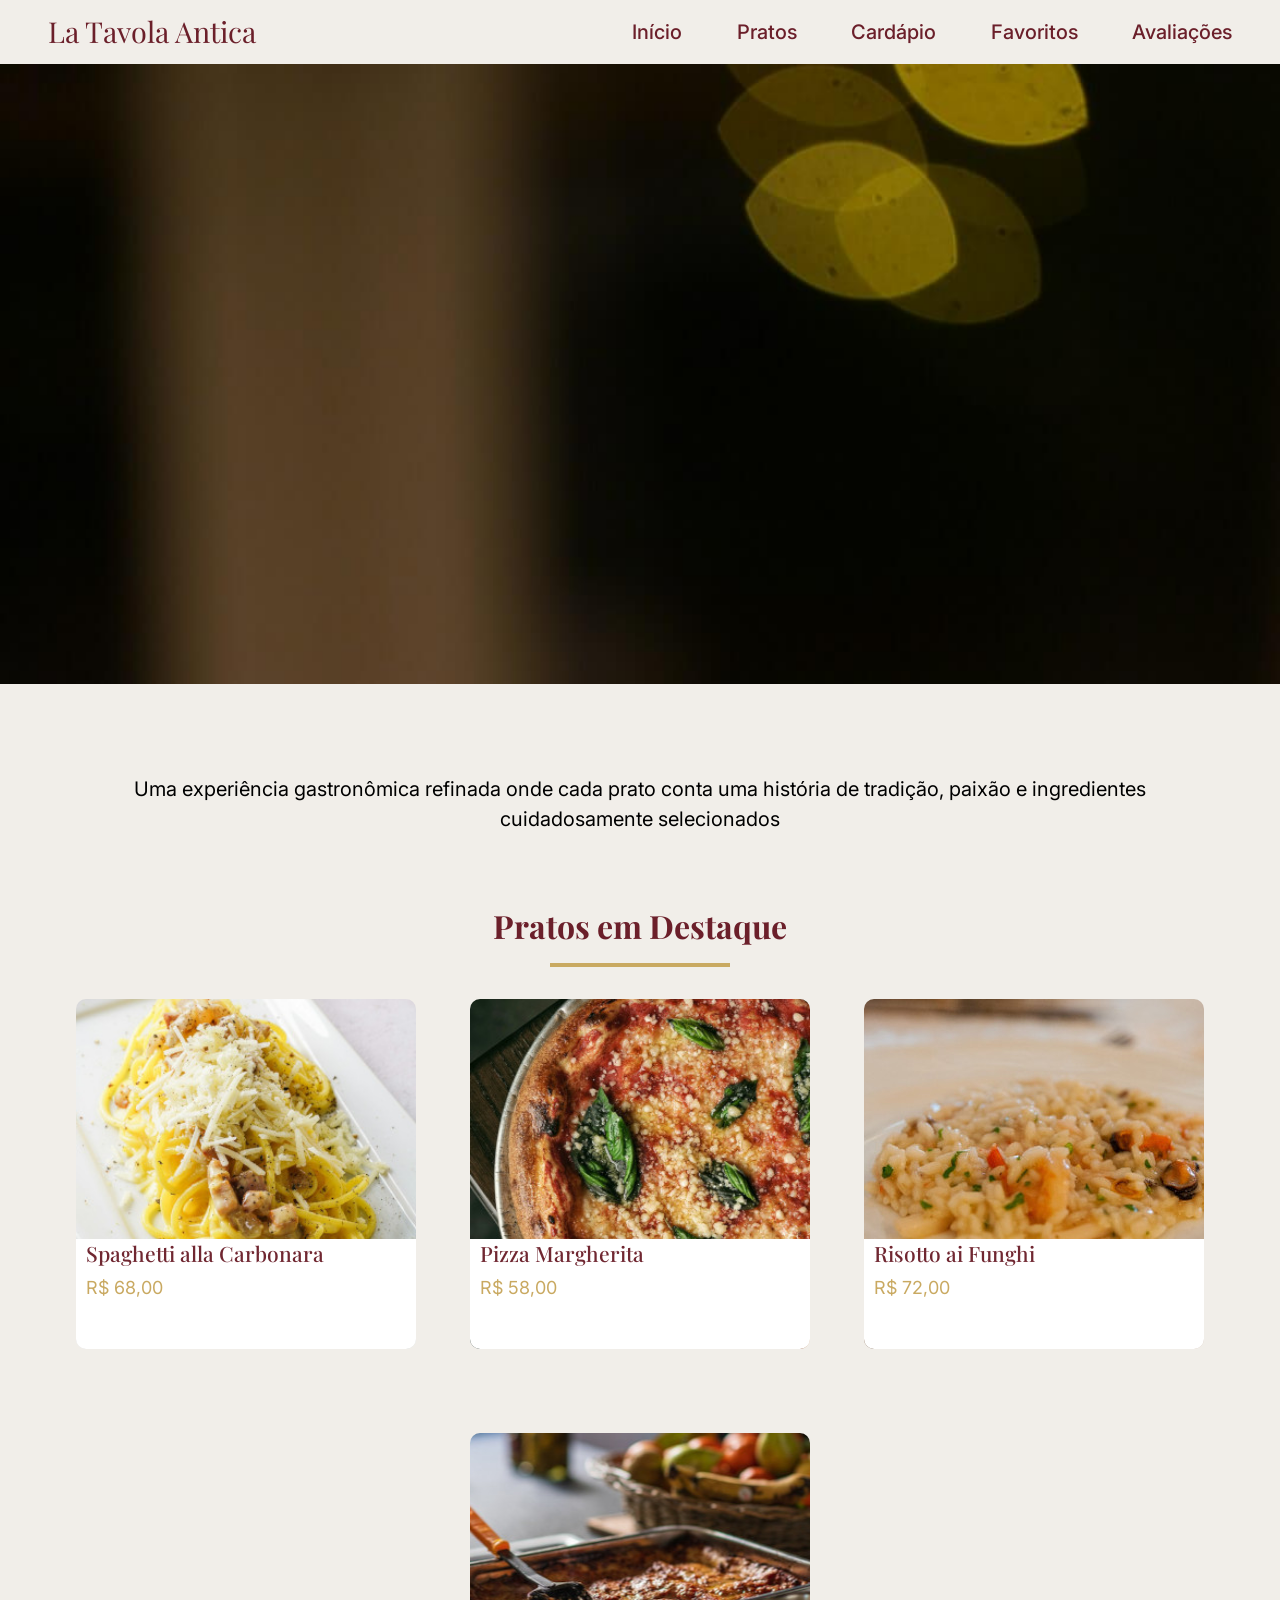
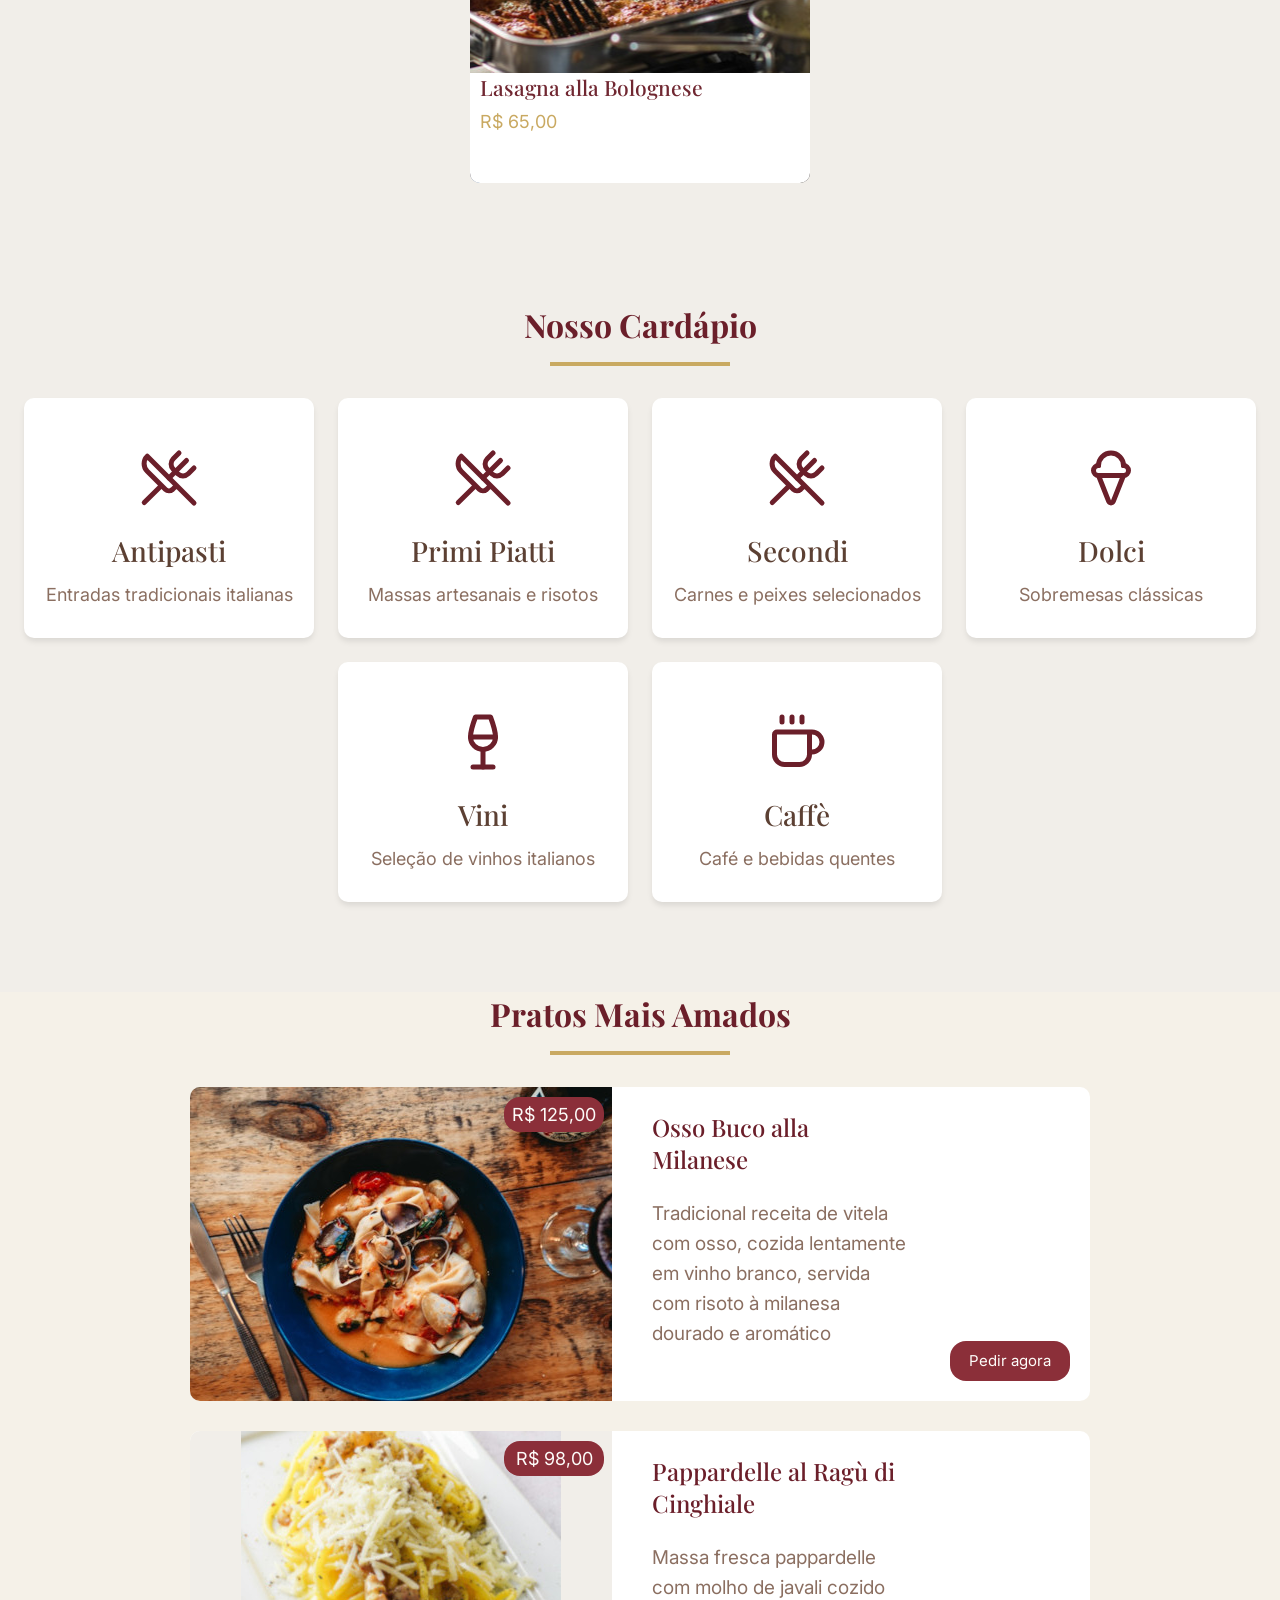
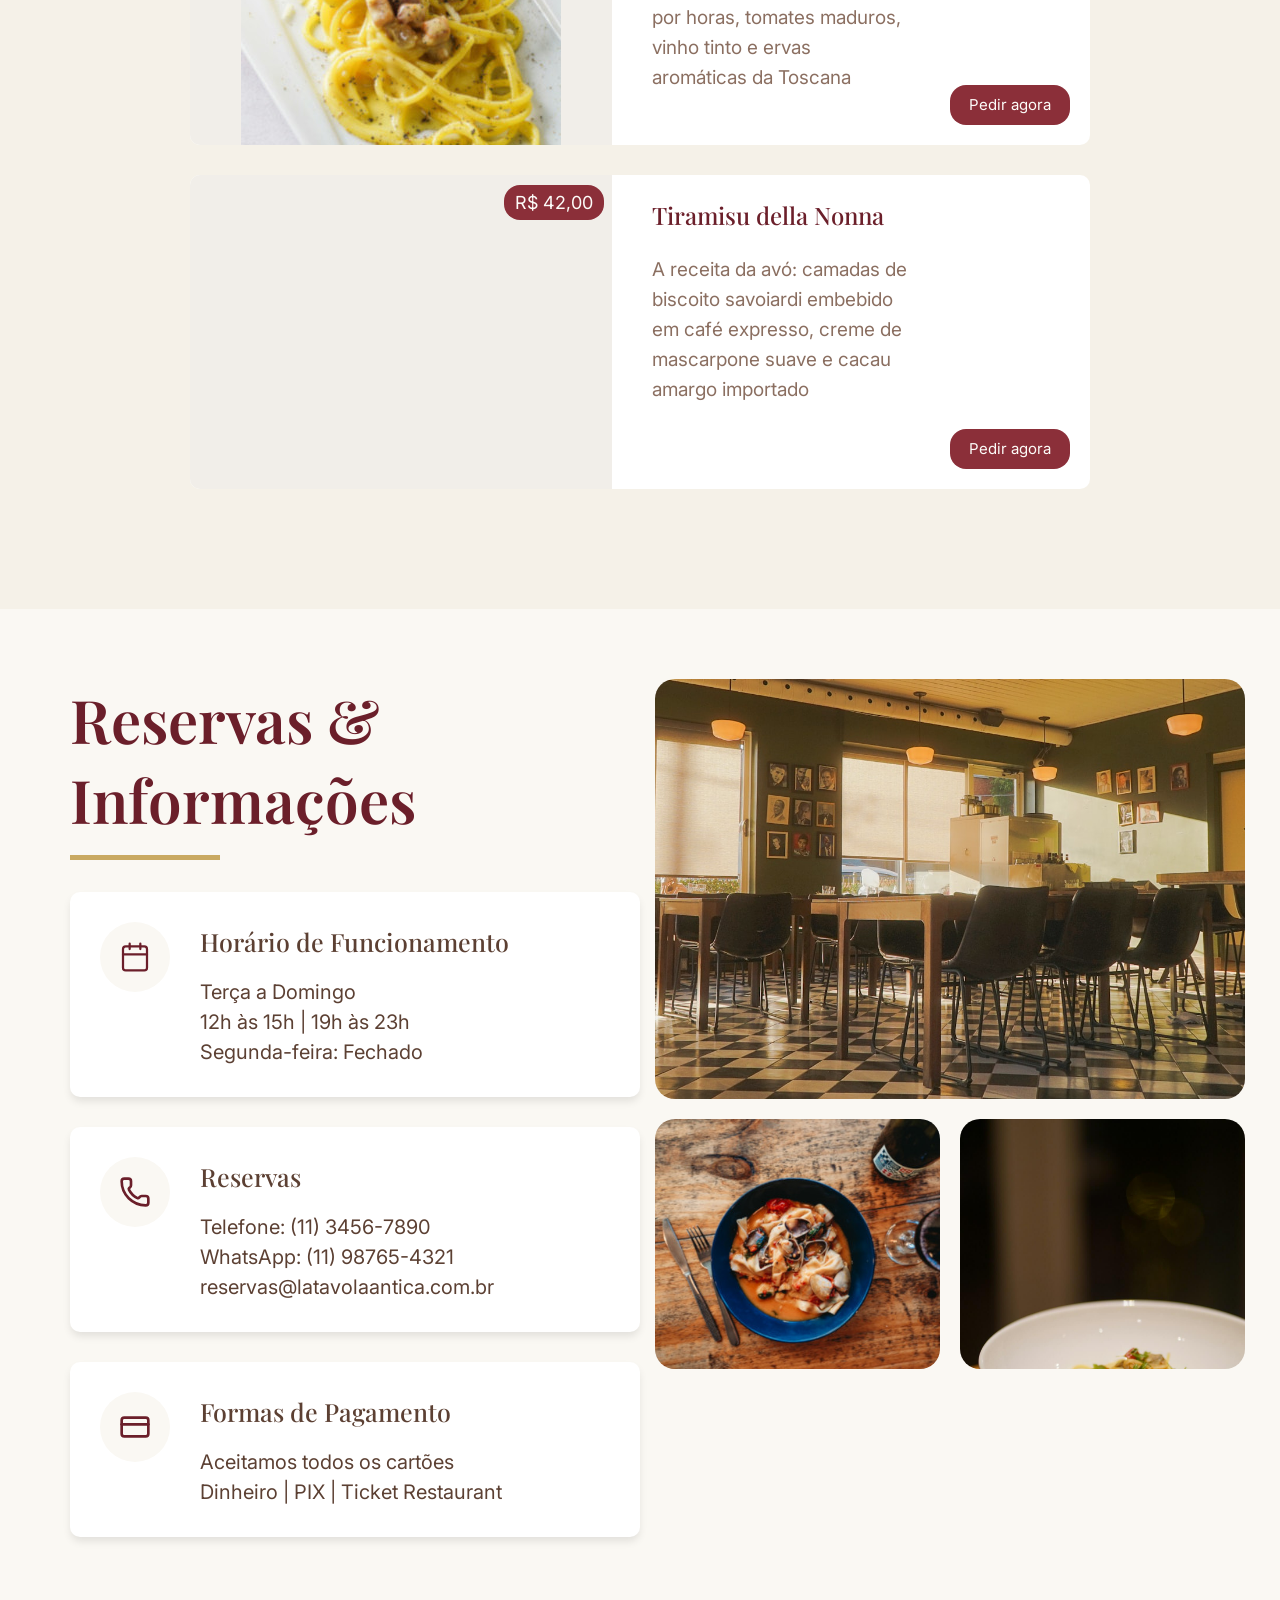
==== la-tavola-antica/index.html @ 172d4191 "Finaliza estilo para a parte de imagens da grade" ====
<!doctype html>
<html lang="en">
  <head>
    <meta charset="UTF-8" />
    <meta name="viewport" content="width=device-width, initial-scale=1.0" />
    <link rel="stylesheet" href="css/styles.css" />
    <title>La Tavola Antica - Restaurante de gastronomia italiana</title>
  </head>
  <body>
    <header>
      <a class="logo" href="Voltar para o início">
        <img
          class="logo-mobile"
          src="img/icone-faca-e-garfo-cruzados-sem-fundo.png"
          alt="Icone de faca e garfo cruzados"
        />
      </a>
      <h1 class="logo-desktop">La Tavola Antica</h1>
      <div class="navegation-menu">
        <input type="checkbox" id="menu" hidden />
        <label for="menu">
          <img
            class="menu-hamburguer"
            src="img/menu-hamburguer-cor-bordo.svg"
            alt="Menu hamburguer cor branca"
          />
        </label>
        <nav>
          <ul class="list-links">
            <li>
              <a href="index.html" target="_blank" title="Voltar para o início"
                >Início</a
              >
            </li>
            <li>
              <a href="pratos.html" target="_blank" title="Acessar pratos"
                >Pratos</a
              >
            </li>
            <li>
              <a href="cardapio.html" target="_blank" title="Acessar cardápios"
                >Cardápio</a
              >
            </li>
            <li>
              <a href="favoritos.html" target="_blank" title="Acessar favoritos"
                >Favoritos</a
              >
            </li>
            <li>
              <a
                href="avaliacoes.html"
                target="_blank"
                title="Acessar avaliações"
                >Avaliações</a
              >
            </li>
          </ul>
        </nav>
      </div>
    </header>

    <!-- Hero -->
    <section class="hero">
      <div class="hero-img"></div>
      <br />
      <p>
        Uma experiência gastronômica refinada onde cada prato conta uma história
        de tradição, paixão e ingredientes cuidadosamente selecionados
      </p>
    </section>

    <!-- Destaques -->
    <section class="highlights">
      <div class="section-title">
        <h2>Pratos em Destaque</h2>
        <hr />
      </div>
      <div class="highlights-cards">
        <article class="spaghetti">
          <div class="dish-information">
            <h3>Spaghetti alla Carbonara</h3>
            <p class="price">R$ 68,00</p>
          </div>
        </article>
        <article class="pizza-margherita">
          <div class="dish-information">
            <h3>Pizza Margherita</h3>
            <p class="price">R$ 58,00</p>
          </div>
        </article>
        <article class="risotto">
          <div class="dish-information">
            <h3>Risotto ai Funghi</h3>
            <p class="price">R$ 72,00</p>
          </div>
        </article>
        <article class="lasagna">
          <div class="dish-information">
            <h3>Lasagna alla Bolognese</h3>
            <p class="price">R$ 65,00</p>
          </div>
        </article>
      </div>
    </section>

    <!-- Categorias -->
    <section class="categories">
      <div class="section-title">
        <h2>Nosso Cardápio</h2>
        <hr />
      </div>
      <div class="menu-categories">
        <a
          href="#"
          class="categorie antipasti"
          target="_blank"
          title="Categoria Antipasti entradas tradicionais italianas"
        >
          <span class="categorie-icon" aria-hidden="true">
            <svg
              xmlns="http://www.w3.org/2000/svg"
              width="60"
              height="60"
              viewBox="0 0 24 24"
              fill="none"
              stroke="#6b1f2a"
              stroke-width="2"
              stroke-linecap="round"
              stroke-linejoin="round"
              class="lucide lucide-utensils-crossed-icon lucide-utensils-crossed"
            >
              <path
                d="m16 2-2.3 2.3a3 3 0 0 0 0 4.2l1.8 1.8a3 3 0 0 0 4.2 0L22 8"
              />
              <path
                d="M15 15 3.3 3.3a4.2 4.2 0 0 0 0 6l7.3 7.3c.7.7 2 .7 2.8 0L15 15Zm0 0 7 7"
              />
              <path d="m2.1 21.8 6.4-6.3" />
              <path d="m19 5-7 7" />
            </svg>
          </span>
          <h3>Antipasti</h3>
          <p>Entradas tradicionais italianas</p>
        </a>

        <a
          href="#"
          class="categorie primi piatti"
          target="_blank"
          title="Categoria Primi Piatti massas artesanais e risotos"
        >
          <span class="categorie-icon" aria-hidden="true">
            <svg
              xmlns="http://www.w3.org/2000/svg"
              width="60"
              height="60"
              viewBox="0 0 24 24"
              fill="none"
              stroke="#6b1f2a"
              stroke-width="2"
              stroke-linecap="round"
              stroke-linejoin="round"
              class="lucide lucide-utensils-crossed-icon lucide-utensils-crossed"
            >
              <path
                d="m16 2-2.3 2.3a3 3 0 0 0 0 4.2l1.8 1.8a3 3 0 0 0 4.2 0L22 8"
              />
              <path
                d="M15 15 3.3 3.3a4.2 4.2 0 0 0 0 6l7.3 7.3c.7.7 2 .7 2.8 0L15 15Zm0 0 7 7"
              />
              <path d="m2.1 21.8 6.4-6.3" />
              <path d="m19 5-7 7" />
            </svg>
          </span>
          <h3>Primi Piatti</h3>
          <p>Massas artesanais e risotos</p>
        </a>

        <a
          href="#"
          class="categorie secondi"
          target="_blank"
          title="Categoria Secondi carnes e peixes selecionados"
        >
          <span class="categorie-icon" aria-hidden="true">
            <svg
              xmlns="http://www.w3.org/2000/svg"
              width="60"
              height="60"
              viewBox="0 0 24 24"
              fill="none"
              stroke="#6b1f2a"
              stroke-width="2"
              stroke-linecap="round"
              stroke-linejoin="round"
              class="lucide lucide-utensils-crossed-icon lucide-utensils-crossed"
            >
              <path
                d="m16 2-2.3 2.3a3 3 0 0 0 0 4.2l1.8 1.8a3 3 0 0 0 4.2 0L22 8"
              />
              <path
                d="M15 15 3.3 3.3a4.2 4.2 0 0 0 0 6l7.3 7.3c.7.7 2 .7 2.8 0L15 15Zm0 0 7 7"
              />
              <path d="m2.1 21.8 6.4-6.3" />
              <path d="m19 5-7 7" />
            </svg>
          </span>
          <h3>Secondi</h3>
          <p>Carnes e peixes selecionados</p>
        </a>

        <a
          href="#"
          class="categorie dolci"
          target="_blank"
          title="Categoria Dolci sobremesas clássicas"
        >
          <span class="categorie-icon" aria-hidden="true">
            <svg
              xmlns="http://www.w3.org/2000/svg"
              width="60"
              height="60"
              viewBox="0 0 24 24"
              fill="none"
              stroke="#6b1f2a"
              stroke-width="2"
              stroke-linecap="round"
              stroke-linejoin="round"
              class="lucide lucide-ice-cream-cone-icon lucide-ice-cream-cone"
            >
              <path d="m7 11 4.08 10.35a1 1 0 0 0 1.84 0L17 11" />
              <path d="M17 7A5 5 0 0 0 7 7" />
              <path d="M17 7a2 2 0 0 1 0 4H7a2 2 0 0 1 0-4" />
            </svg>
          </span>
          <h3>Dolci</h3>
          <p>Sobremesas clássicas</p>
        </a>

        <a
          href="#"
          class="categorie vini"
          target="_blank"
          title="Categoria Vini seleção de vinhos italianos"
        >
          <span class="categorie-icon" aria-hidden="true">
            <svg
              xmlns="http://www.w3.org/2000/svg"
              width="60"
              height="60"
              viewBox="0 0 24 24"
              fill="none"
              stroke="#6b1f2a"
              stroke-width="2"
              stroke-linecap="round"
              stroke-linejoin="round"
              class="lucide lucide-wine-icon lucide-wine"
            >
              <path d="M8 22h8" />
              <path d="M7 10h10" />
              <path d="M12 15v7" />
              <path
                d="M12 15a5 5 0 0 0 5-5c0-2-.5-4-2-8H9c-1.5 4-2 6-2 8a5 5 0 0 0 5 5Z"
              />
            </svg>
          </span>
          <h3>Vini</h3>
          <p>Seleção de vinhos italianos</p>
        </a>

        <a
          href="#"
          class="categorie caffe"
          target="_blank"
          title="Categoria Caffè café e bebidas quentes"
        >
          <span class="categorie-icon" aria-hidden="true">
            <svg
              xmlns="http://www.w3.org/2000/svg"
              width="60"
              height="60"
              viewBox="0 0 24 24"
              fill="none"
              stroke="#6b1f2a"
              stroke-width="2"
              stroke-linecap="round"
              stroke-linejoin="round"
              class="lucide lucide-coffee-icon lucide-coffee"
            >
              <path d="M10 2v2" />
              <path d="M14 2v2" />
              <path
                d="M16 8a1 1 0 0 1 1 1v8a4 4 0 0 1-4 4H7a4 4 0 0 1-4-4V9a1 1 0 0 1 1-1h14a4 4 0 1 1 0 8h-1"
              />
              <path d="M6 2v2" />
            </svg>
          </span>
          <h3>Caffè</h3>
          <p>Café e bebidas quentes</p>
        </a>
      </div>
    </section>

    <!-- Pratos mais amados -->
    <section class="favorite-dishes">
      <div class="section-title">
        <h2>Pratos Mais Amados</h2>
        <hr />
      </div>

      <!-- Osso Buco -->
      <article class="card-dishes">
        <div class="dish osso-buco">
          <header class="dish-image">
            <a
              href="#"
              class="button"
              target="_blank"
              title="Pedir agora prato Osso Buco alla Milanese"
              >R$ 125,00</a
            >
            <img
              src="img/osso-buco-alla-milanese-v3.jpg"
              alt="Imagem do prato Osso Buco alla ilanese"
            />
          </header>
          <div class="dish-description">
            <h3>Osso Buco alla Milanese</h3>
            <p>
              Tradicional receita de vitela com osso, cozida lentamente em vinho
              branco, servida com risoto à milanesa dourado e aromático
            </p>
          </div>
          <footer>
            <a href="#" class="button" target="_blank">Pedir agora</a>
          </footer>
        </div>

        <!-- Pappardelle al Ragù di Cinghiale -->
        <div class="dish pappardelle-al-ragù-di-cinghiale">
          <header class="dish-image">
            <a
              href="#"
              class="button"
              target="_blank"
              title="Pedir agora prato Pappardelle al Ragù di Cinghiale"
              >R$ 98,00</a
            >
            <picture>
              <!-- Tela maior (desktop) -->
              <source
                media="(min-width: 768px)"
                srcset="img/pappardelle-al-ragù-di-cinghiale-768.jpg"
              />

              <!-- Mobile (padrão) -->
              <img
                src="img/pappardelle-al-ragù-di-cinghiale-mobile2.jpg"
                alt="Imagem do prato Pappardelle al Ragù di Cinghiale"
              />
            </picture>
          </header>
          <div class="dish-description">
            <h3>Pappardelle al Ragù di Cinghiale</h3>
            <p>
              Massa fresca pappardelle com molho de javali cozido por horas,
              tomates maduros, vinho tinto e ervas aromáticas da Toscana
            </p>
          </div>
          <footer>
            <a href="#" class="button" target="_blank">Pedir agora</a>
          </footer>
        </div>
        <div class="dish tiramisu-della-nonna">
          <header class="dish-image">
            <a
              href="#"
              class="button"
              target="_blank"
              title="Pedir agora prato Tiramisu della Nonna"
              >R$ 42,00</a
            >
            <picture>
              <!-- Tela maior (tablet) -->
              <source
                media="(min-width: 768px)"
                srcset="img/tiramisu-della-nonna-768.jpg"
              />

              <!-- Mobile (padrão) -->
              <img
                src="img/tiramisu-della-nonna-v2.jpg"
                alt="Imagem do prato Tiramisu della Nonna"
              />
            </picture>
          </header>
          <div class="dish-description">
            <h3>Tiramisu della Nonna</h3>
            <p>
              A receita da avó: camadas de biscoito savoiardi embebido em café
              expresso, creme de mascarpone suave e cacau amargo importado
            </p>
          </div>
          <footer>
            <a href="#" class="button" target="_blank">Pedir agora</a>
          </footer>
        </div>
      </article>
    </section>

    <!-- Formas de pagamento -->
    <section class="payments">
      <div class="text-content">
        <div class="section-title">
          <h2>Reservas & Informações</h2>
          <hr />
        </div>
        <div class="opening-hours base-box">
        
          <!-- Icone de calendário -->
          <div class="icon">
            <svg xmlns="http://www.w3.org/2000/svg" width="32" height="32" viewBox="0 0 24 24" fill="none" stroke="#6b1f2a" stroke-width="1.6875" stroke-linecap="round" stroke-linejoin="round" class="lucide lucide-calendar-icon lucide-calendar"><path d="M8 2v4"/><path d="M16 2v4"/><rect width="18" height="18" x="3" y="4" rx="2"/><path d="M3 10h18"/></svg>
          </div>
          <!-- Conteúdo -->
          <div class="content">
            <h3>Horário de Funcionamento</h3>
            <p>
              Terça a Domingo <br />
              12h às 15h | 19h às 23h <br />
              Segunda-feira: Fechado
            </p>
          </div>
        </div>
        <div class="reservations base-box">
          
          <!-- Icone de telefone -->
          <div class="icon">
            <svg xmlns="http://www.w3.org/2000/svg" width="32" height="32" viewBox="0 0 24 24" fill="none" stroke="#6b1f2a" stroke-width="2" stroke-linecap="round" stroke-linejoin="round" class="lucide lucide-phone-icon lucide-phone"><path d="M13.832 16.568a1 1 0 0 0 1.213-.303l.355-.465A2 2 0 0 1 17 15h3a2 2 0 0 1 2 2v3a2 2 0 0 1-2 2A18 18 0 0 1 2 4a2 2 0 0 1 2-2h3a2 2 0 0 1 2 2v3a2 2 0 0 1-.8 1.6l-.468.351a1 1 0 0 0-.292 1.233 14 14 0 0 0 6.392 6.384"/></svg>
          </div>
          
          <!-- Conteúdo -->
          <div class="content">
            <h3>Reservas</h3>
            <p>
              Telefone: (11) 3456-7890<br />
              WhatsApp: (11) 98765-4321<br />
              reservas@latavolaantica.com.br
            </p>
          </div>
        </div>       
        <div class="payment-methods base-box">

          <!-- Icone de cartão de crédito -->
          <div class="icon">
            <svg xmlns="http://www.w3.org/2000/svg" width="32" height="32" viewBox="0 0 24 24" fill="none" stroke="#6b1f2a" stroke-width="2" stroke-linecap="round" stroke-linejoin="round" class="lucide lucide-credit-card-icon lucide-credit-card"><rect width="20" height="14" x="2" y="5" rx="2"/><line x1="2" x2="22" y1="10" y2="10"/></svg>
          </div>
          
          <!-- Conteúdo -->
          <div class="content">
            <h3>Formas de Pagamento</h3>
            <p>
              Aceitamos todos os cartões <br />
              Dinheiro | PIX | Ticket Restaurant
            </p>
          </div>
        </div>
      </div>
      <div class="image-content">
        <div class="image-restaurant photo-large">
          <img
            src="img/imagem-area-comum.jpg"
            alt="Área comum do restaurante"
          />
        </div>
        <div class="image-dish photo-small">
          <img src="img/osso-buco-alla-milanese-480.jpg" alt="" />
        </div>
        <div class="image-opening photo-small">
          <img src="img/imagem-banner-principal.jpg" alt="" />
        </div>
      </div>
    </section>
  </body>
</html>
---- la-tavola-antica/css/styles.css ----
@import url(global.css);
@import url(header.css);
@import url(hero.css);
@import url(highlights.css);
@import url(categories.css);
@import url(favorite-dishes.css);
@import url(payments.css);
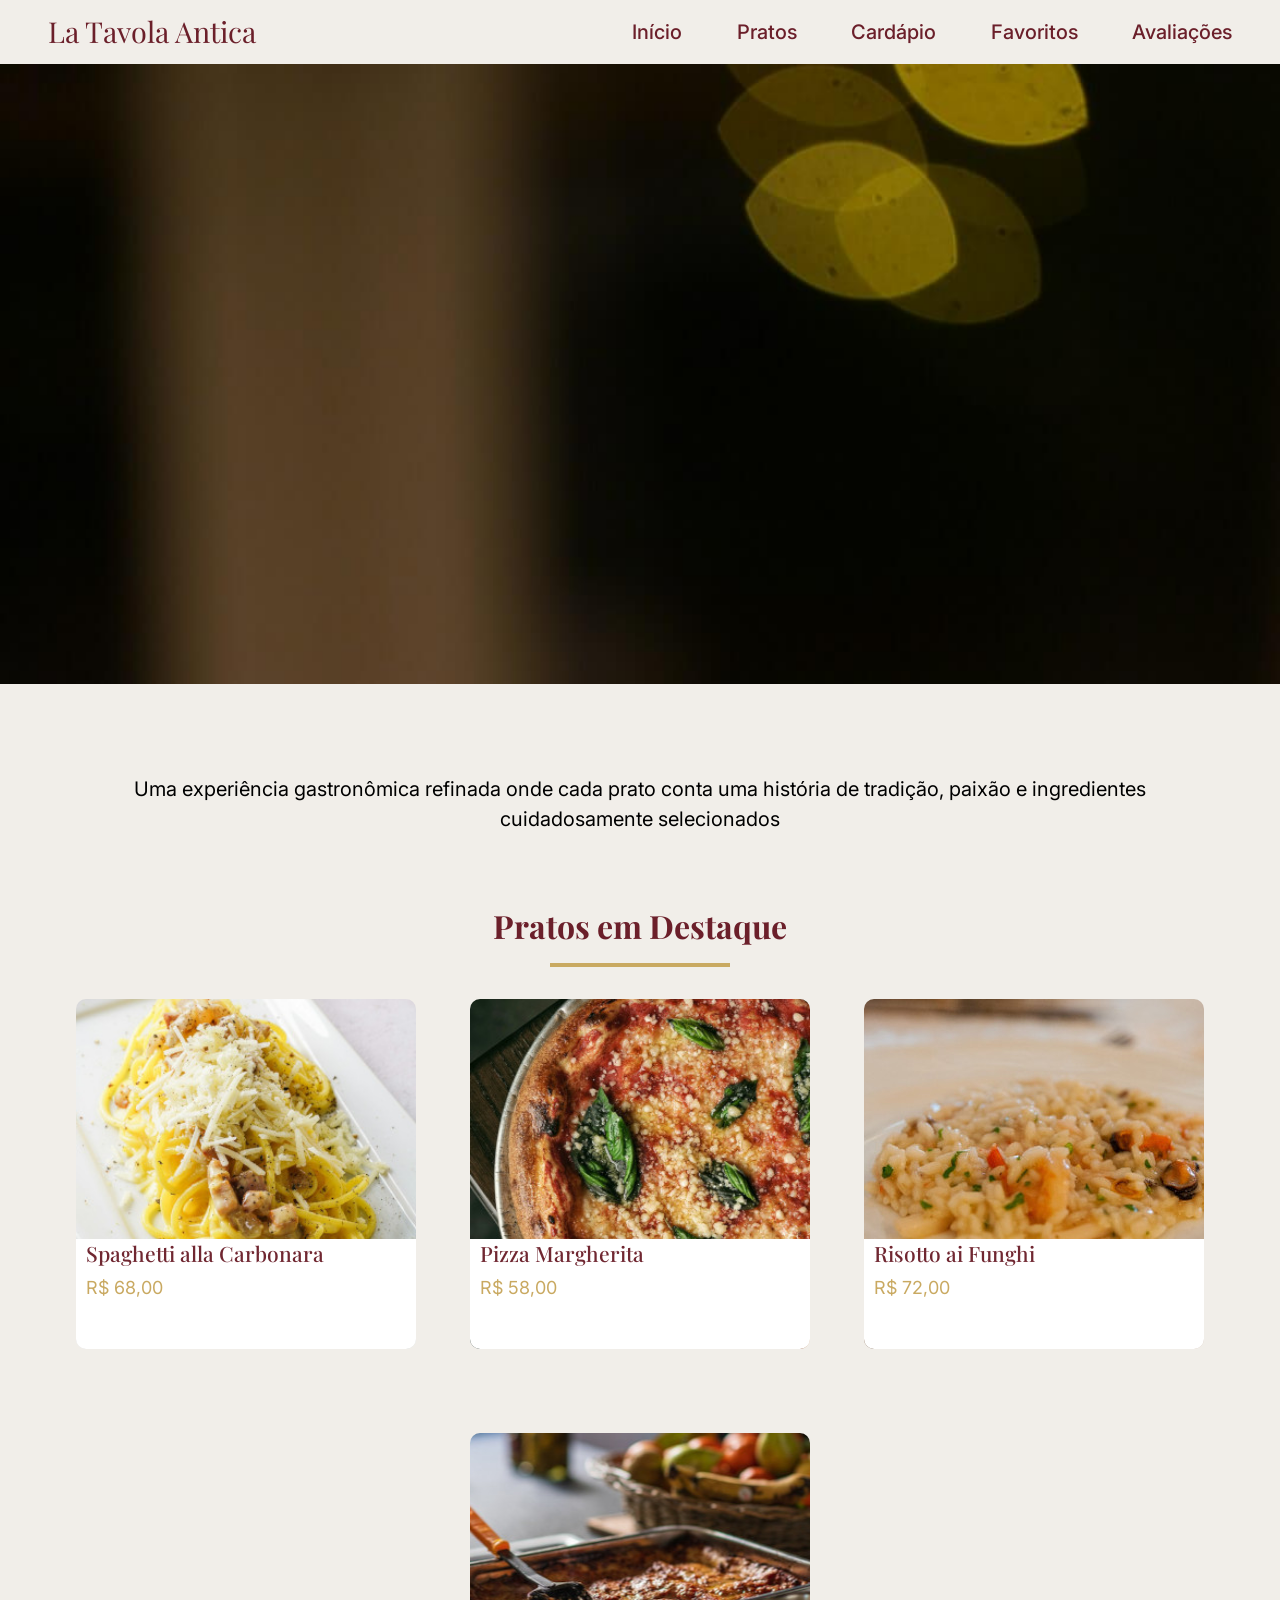
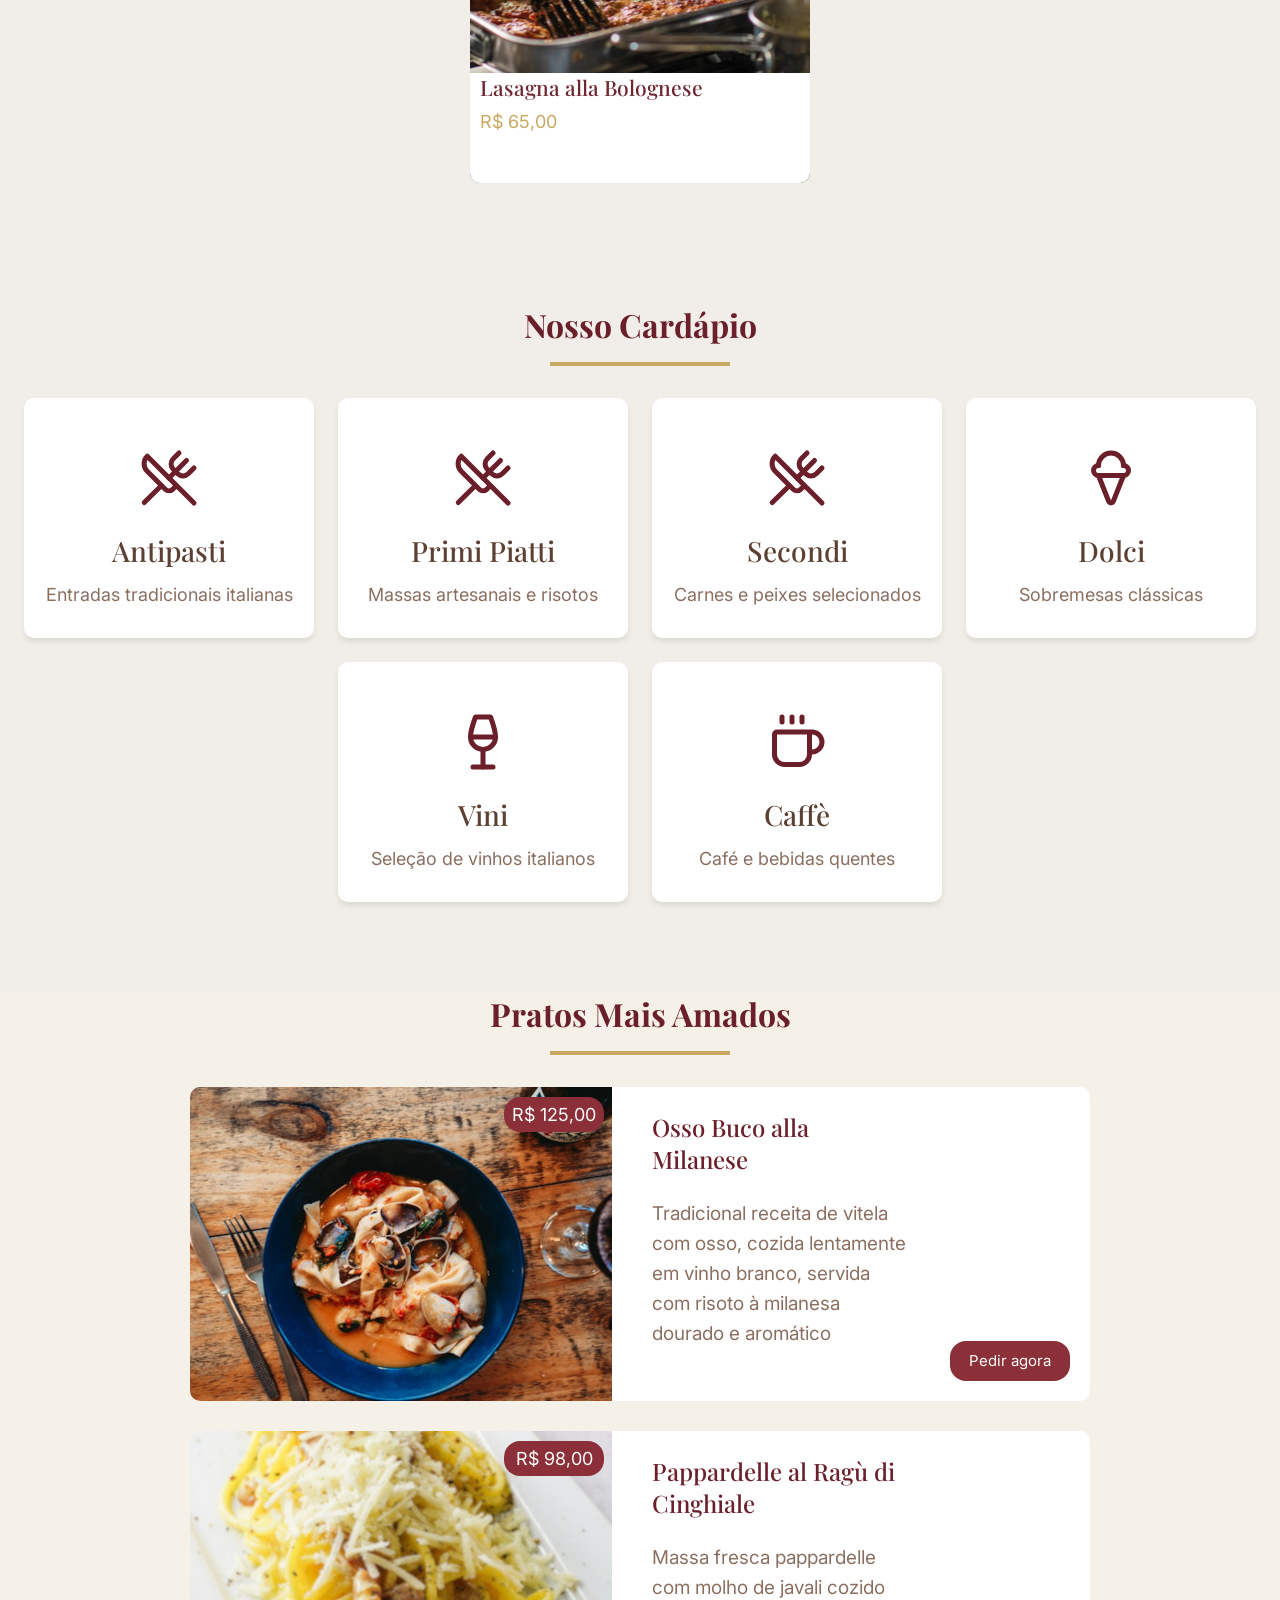
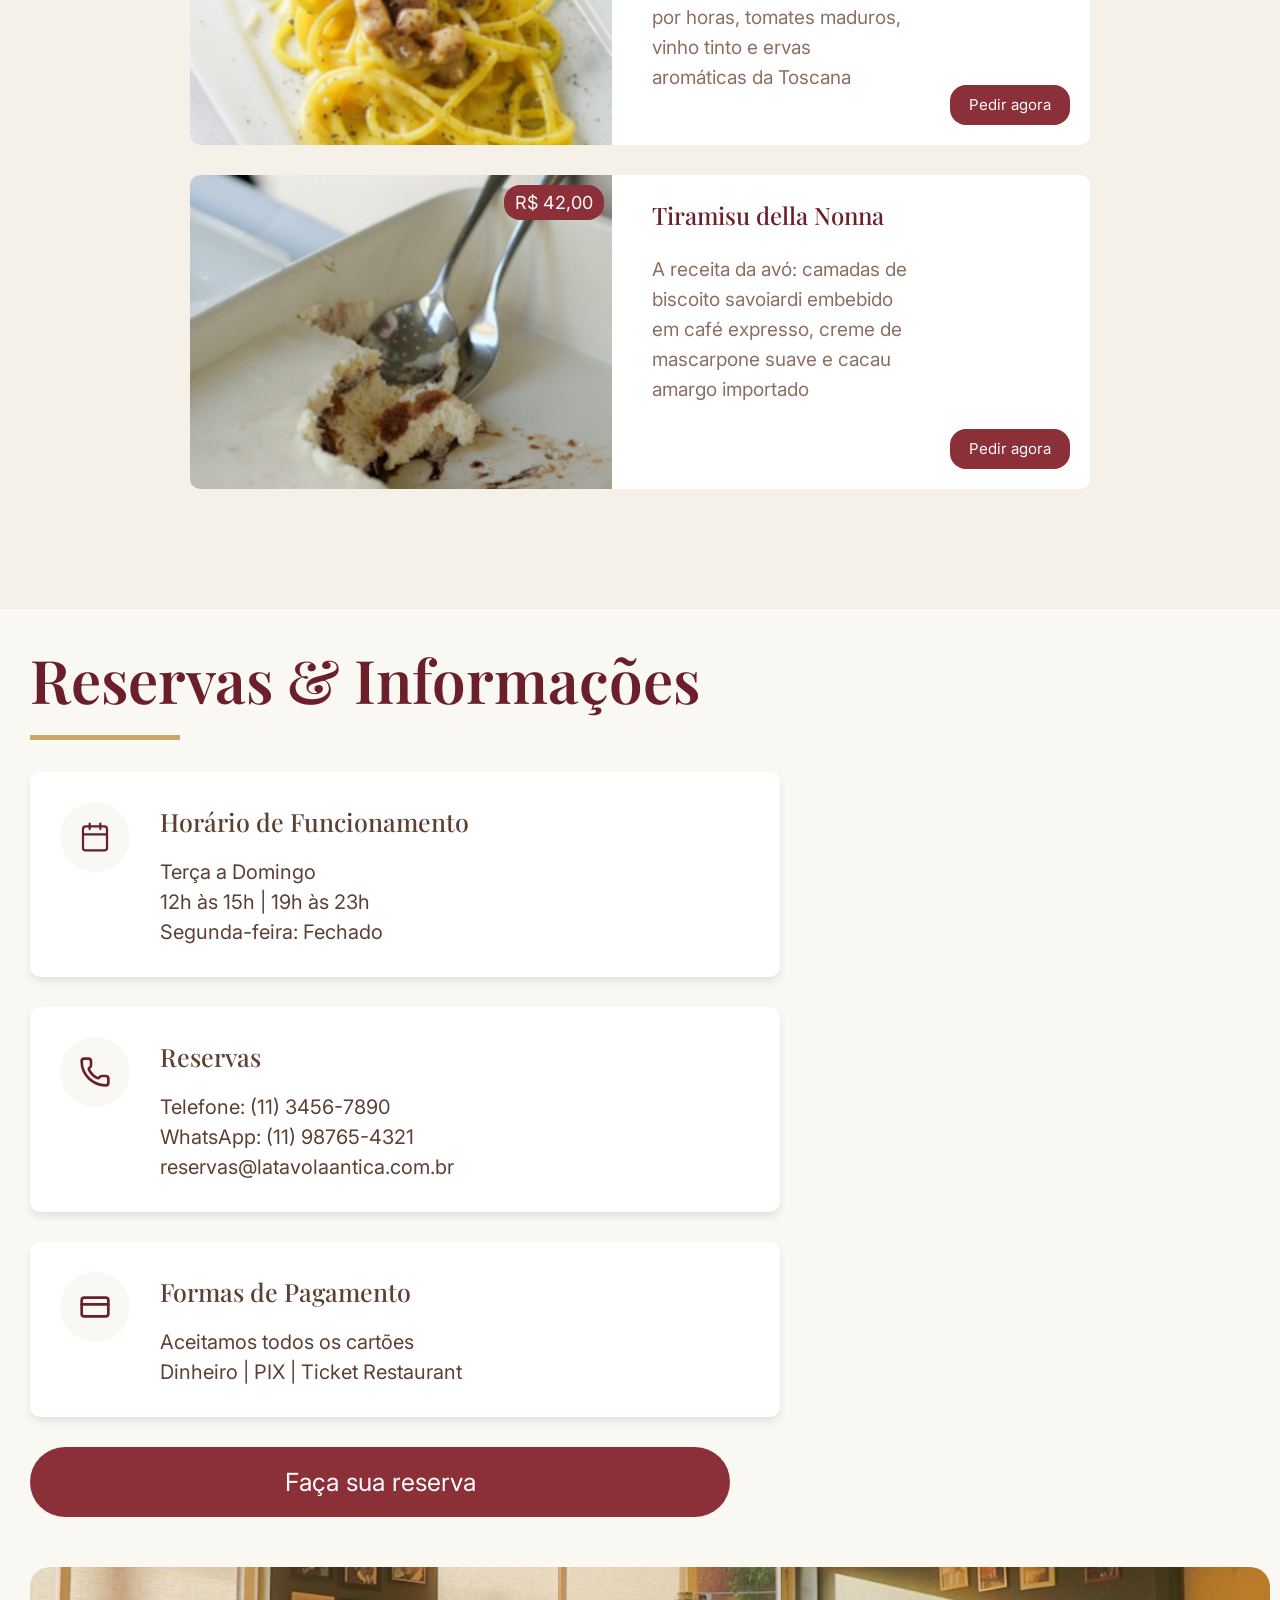
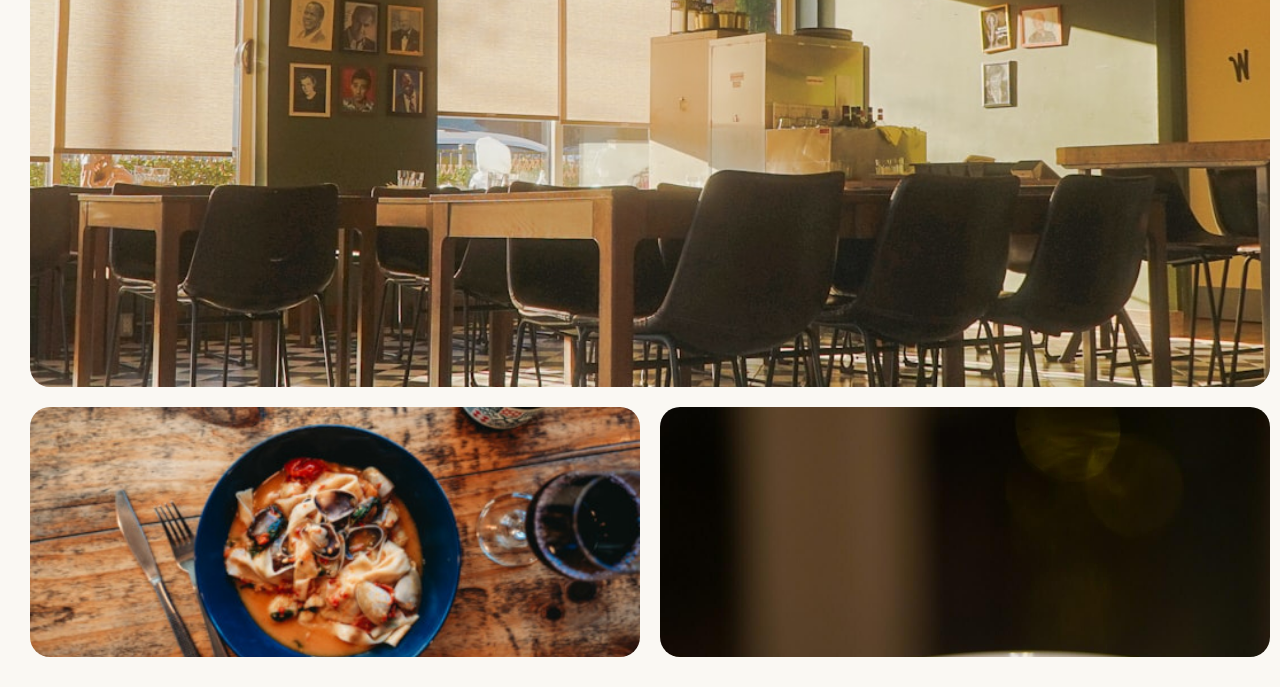
==== commit 5b2a0766: "Adapta estilo para tablet" ====
--- a/la-tavola-antica/index.html
+++ b/la-tavola-antica/index.html
@@ -1,5 +1,5 @@
 <!doctype html>
-<html lang="en">
+<html lang="pt-br">
   <head>
     <meta charset="UTF-8" />
     <meta name="viewport" content="width=device-width, initial-scale=1.0" />
@@ -465,6 +465,7 @@
             </p>
           </div>
         </div>
+        <a href="#" class="button" target="_blank" title="Fazer uma reserva no restaurante">Faça sua reserva</a>
       </div>
       <div class="image-content">
         <div class="image-restaurant photo-large">
@@ -473,10 +474,10 @@
             alt="Área comum do restaurante"
           />
         </div>
-        <div class="image-dish photo-small">
+        <div class="image-dish .photo-small">
           <img src="img/osso-buco-alla-milanese-480.jpg" alt="" />
         </div>
-        <div class="image-opening photo-small">
+        <div class="image-opening .photo-small">
           <img src="img/imagem-banner-principal.jpg" alt="" />
         </div>
       </div>
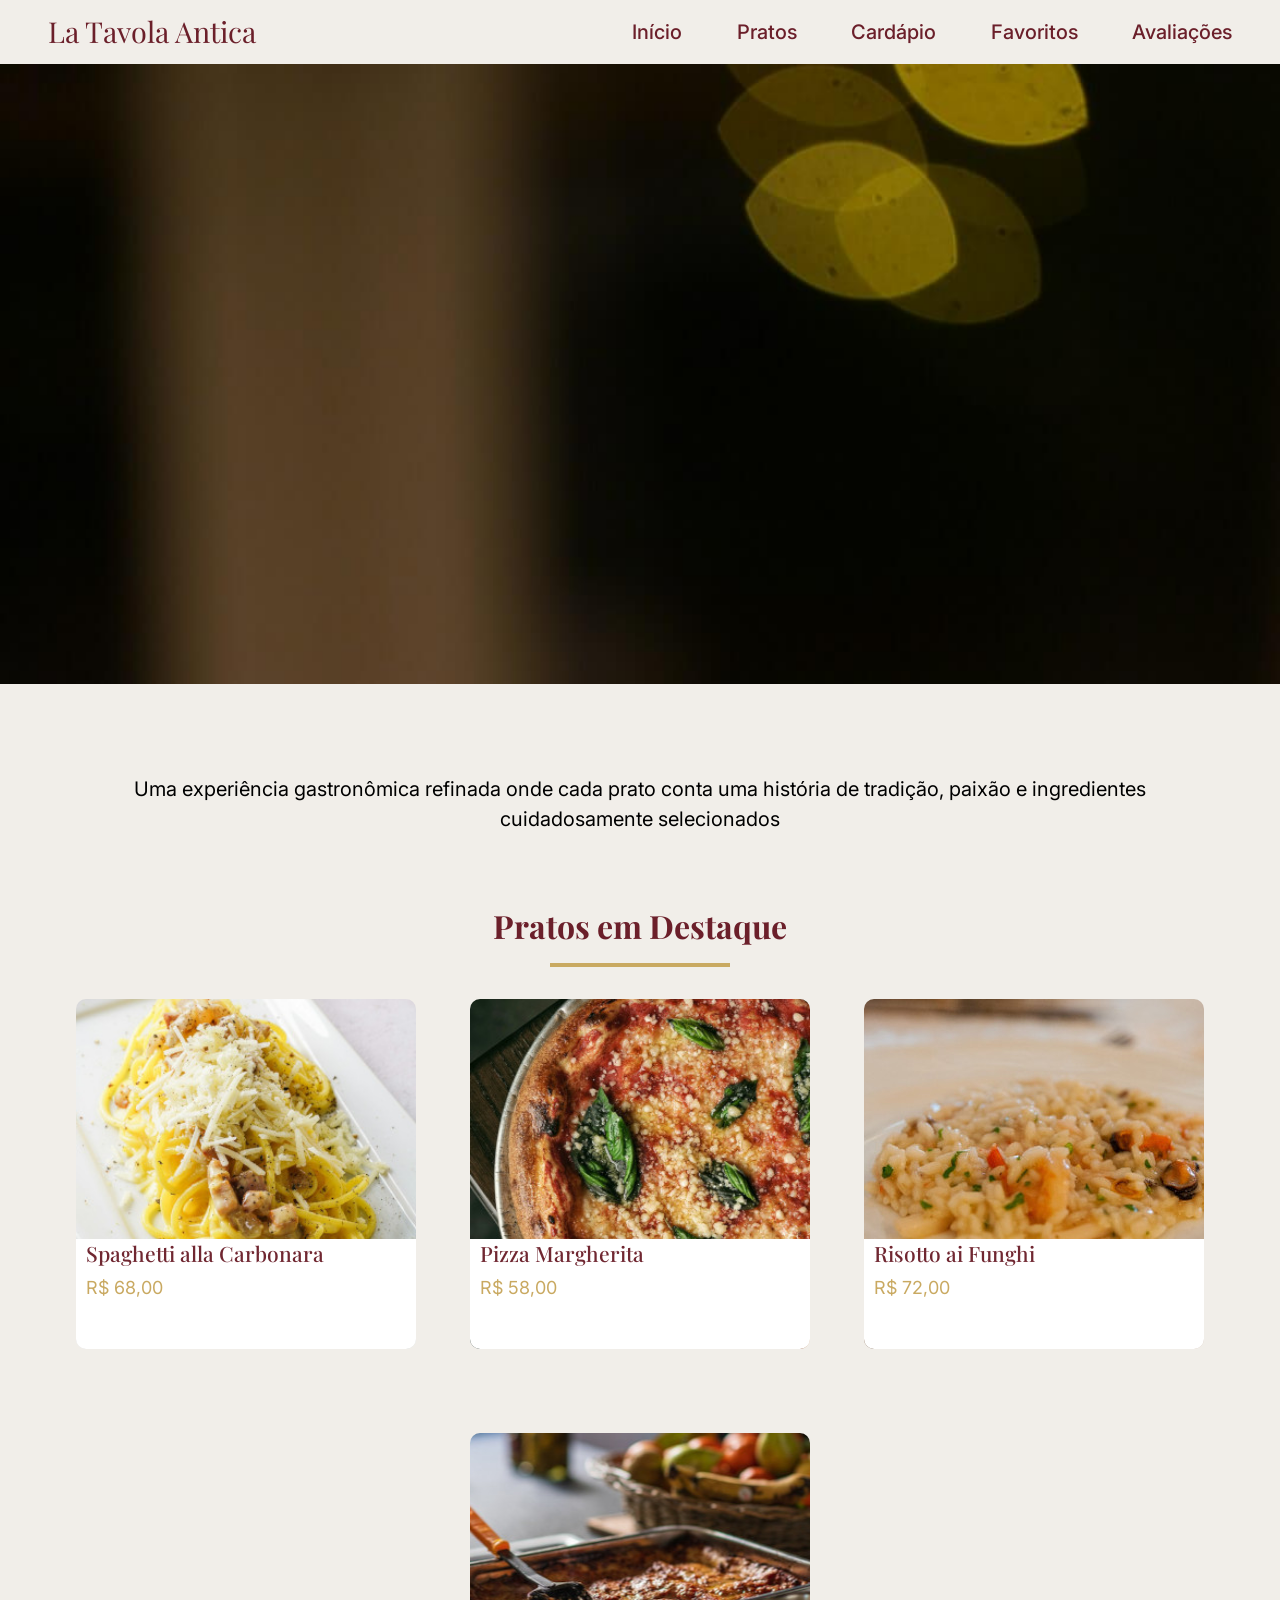
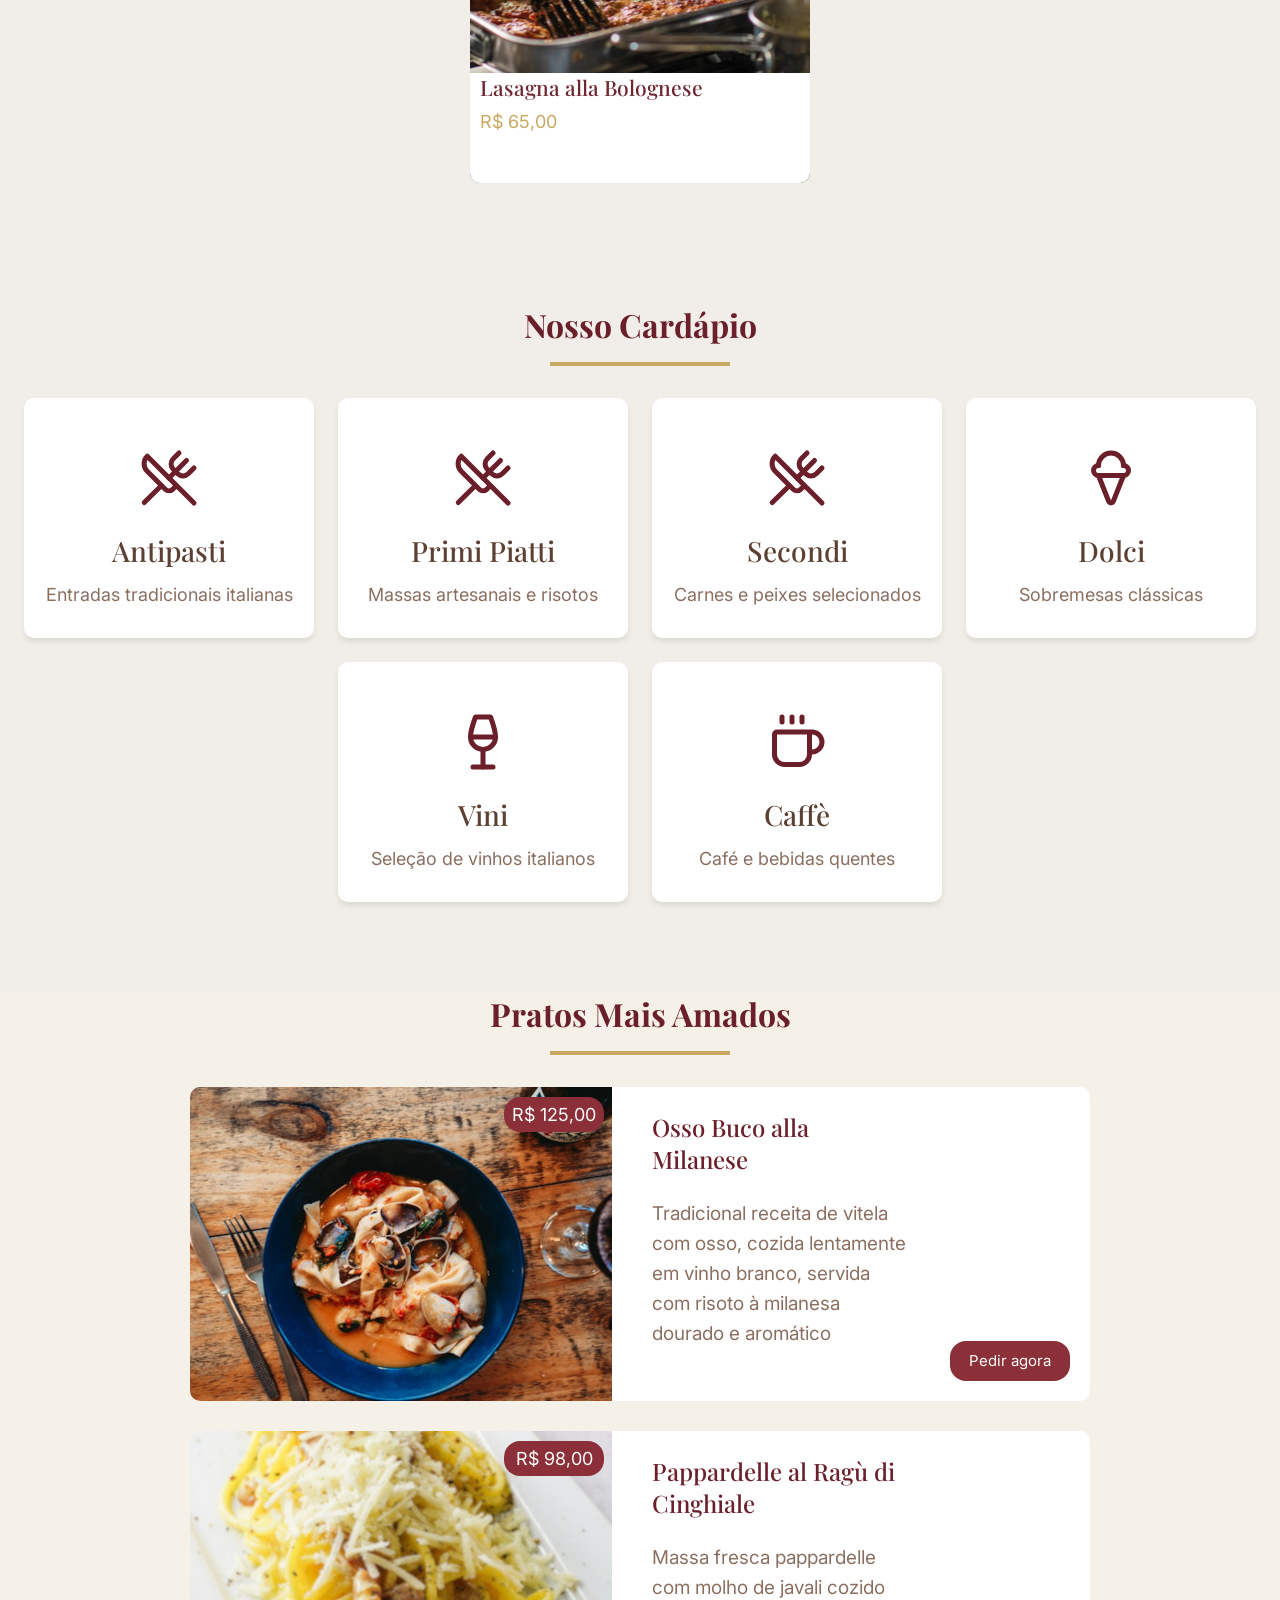
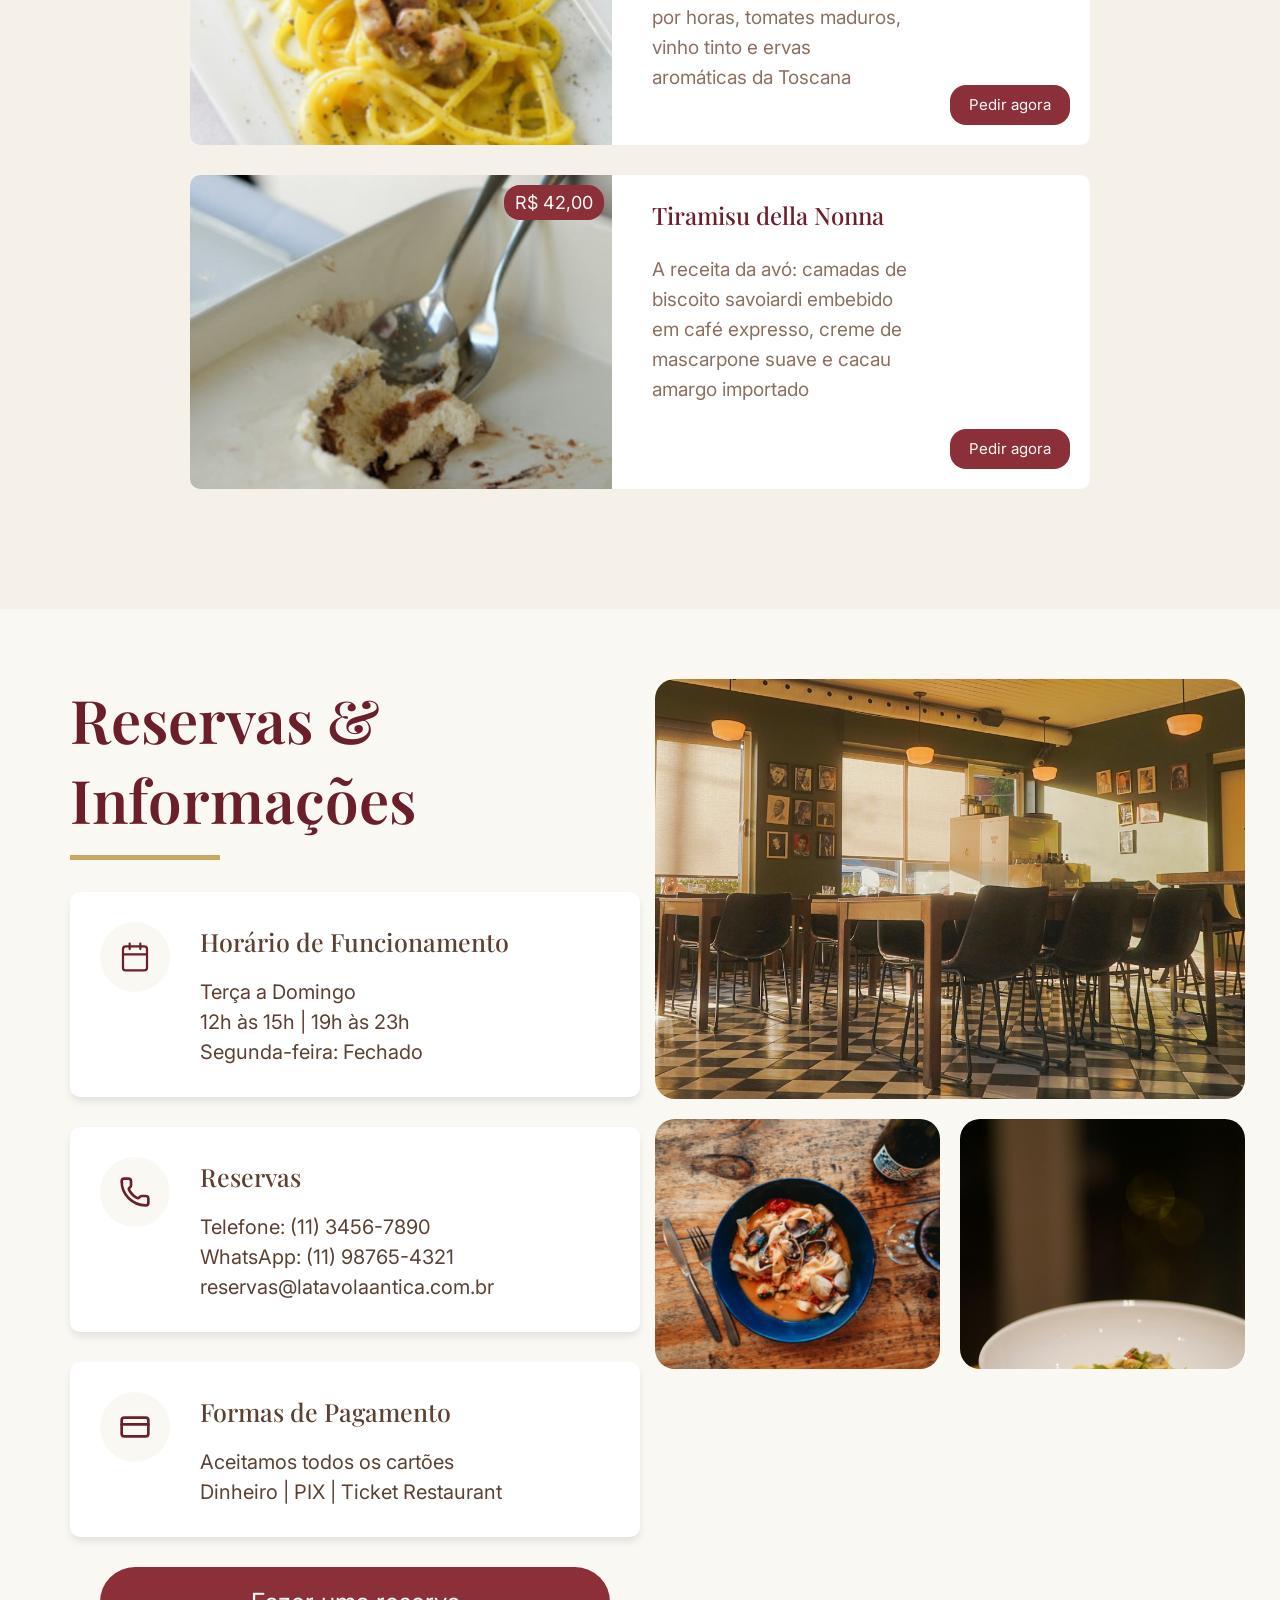
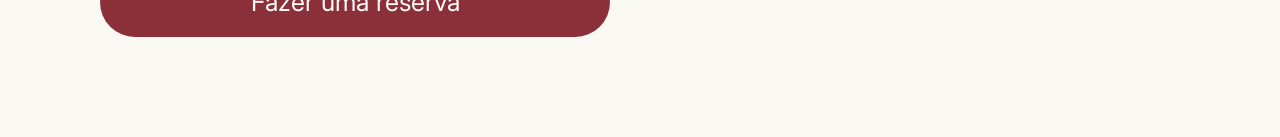
==== commit 489f0ed2: "Corrige posição do botão de reserva" ====
--- a/la-tavola-antica/index.html
+++ b/la-tavola-antica/index.html
@@ -417,10 +417,25 @@
           <hr />
         </div>
         <div class="opening-hours base-box">
-        
           <!-- Icone de calendário -->
           <div class="icon">
-            <svg xmlns="http://www.w3.org/2000/svg" width="32" height="32" viewBox="0 0 24 24" fill="none" stroke="#6b1f2a" stroke-width="1.6875" stroke-linecap="round" stroke-linejoin="round" class="lucide lucide-calendar-icon lucide-calendar"><path d="M8 2v4"/><path d="M16 2v4"/><rect width="18" height="18" x="3" y="4" rx="2"/><path d="M3 10h18"/></svg>
+            <svg
+              xmlns="http://www.w3.org/2000/svg"
+              width="32"
+              height="32"
+              viewBox="0 0 24 24"
+              fill="none"
+              stroke="#6b1f2a"
+              stroke-width="1.6875"
+              stroke-linecap="round"
+              stroke-linejoin="round"
+              class="lucide lucide-calendar-icon lucide-calendar"
+            >
+              <path d="M8 2v4" />
+              <path d="M16 2v4" />
+              <rect width="18" height="18" x="3" y="4" rx="2" />
+              <path d="M3 10h18" />
+            </svg>
           </div>
           <!-- Conteúdo -->
           <div class="content">
@@ -433,12 +448,26 @@
           </div>
         </div>
         <div class="reservations base-box">
-          
           <!-- Icone de telefone -->
           <div class="icon">
-            <svg xmlns="http://www.w3.org/2000/svg" width="32" height="32" viewBox="0 0 24 24" fill="none" stroke="#6b1f2a" stroke-width="2" stroke-linecap="round" stroke-linejoin="round" class="lucide lucide-phone-icon lucide-phone"><path d="M13.832 16.568a1 1 0 0 0 1.213-.303l.355-.465A2 2 0 0 1 17 15h3a2 2 0 0 1 2 2v3a2 2 0 0 1-2 2A18 18 0 0 1 2 4a2 2 0 0 1 2-2h3a2 2 0 0 1 2 2v3a2 2 0 0 1-.8 1.6l-.468.351a1 1 0 0 0-.292 1.233 14 14 0 0 0 6.392 6.384"/></svg>
-          </div>
-          
+            <svg
+              xmlns="http://www.w3.org/2000/svg"
+              width="32"
+              height="32"
+              viewBox="0 0 24 24"
+              fill="none"
+              stroke="#6b1f2a"
+              stroke-width="2"
+              stroke-linecap="round"
+              stroke-linejoin="round"
+              class="lucide lucide-phone-icon lucide-phone"
+            >
+              <path
+                d="M13.832 16.568a1 1 0 0 0 1.213-.303l.355-.465A2 2 0 0 1 17 15h3a2 2 0 0 1 2 2v3a2 2 0 0 1-2 2A18 18 0 0 1 2 4a2 2 0 0 1 2-2h3a2 2 0 0 1 2 2v3a2 2 0 0 1-.8 1.6l-.468.351a1 1 0 0 0-.292 1.233 14 14 0 0 0 6.392 6.384"
+              />
+            </svg>
+          </div>
+
           <!-- Conteúdo -->
           <div class="content">
             <h3>Reservas</h3>
@@ -448,14 +477,27 @@
               reservas@latavolaantica.com.br
             </p>
           </div>
-        </div>       
+        </div>
         <div class="payment-methods base-box">
-
           <!-- Icone de cartão de crédito -->
           <div class="icon">
-            <svg xmlns="http://www.w3.org/2000/svg" width="32" height="32" viewBox="0 0 24 24" fill="none" stroke="#6b1f2a" stroke-width="2" stroke-linecap="round" stroke-linejoin="round" class="lucide lucide-credit-card-icon lucide-credit-card"><rect width="20" height="14" x="2" y="5" rx="2"/><line x1="2" x2="22" y1="10" y2="10"/></svg>
-          </div>
-          
+            <svg
+              xmlns="http://www.w3.org/2000/svg"
+              width="32"
+              height="32"
+              viewBox="0 0 24 24"
+              fill="none"
+              stroke="#6b1f2a"
+              stroke-width="2"
+              stroke-linecap="round"
+              stroke-linejoin="round"
+              class="lucide lucide-credit-card-icon lucide-credit-card"
+            >
+              <rect width="20" height="14" x="2" y="5" rx="2" />
+              <line x1="2" x2="22" y1="10" y2="10" />
+            </svg>
+          </div>
+
           <!-- Conteúdo -->
           <div class="content">
             <h3>Formas de Pagamento</h3>
@@ -465,7 +507,9 @@
             </p>
           </div>
         </div>
-        <a href="#" class="button" target="_blank" title="Fazer uma reserva no restaurante">Faça sua reserva</a>
+        <a class="button" href="#" target="_blank" title="Fazer uma reserva"
+          >Fazer uma reserva</a
+        >
       </div>
       <div class="image-content">
         <div class="image-restaurant photo-large">
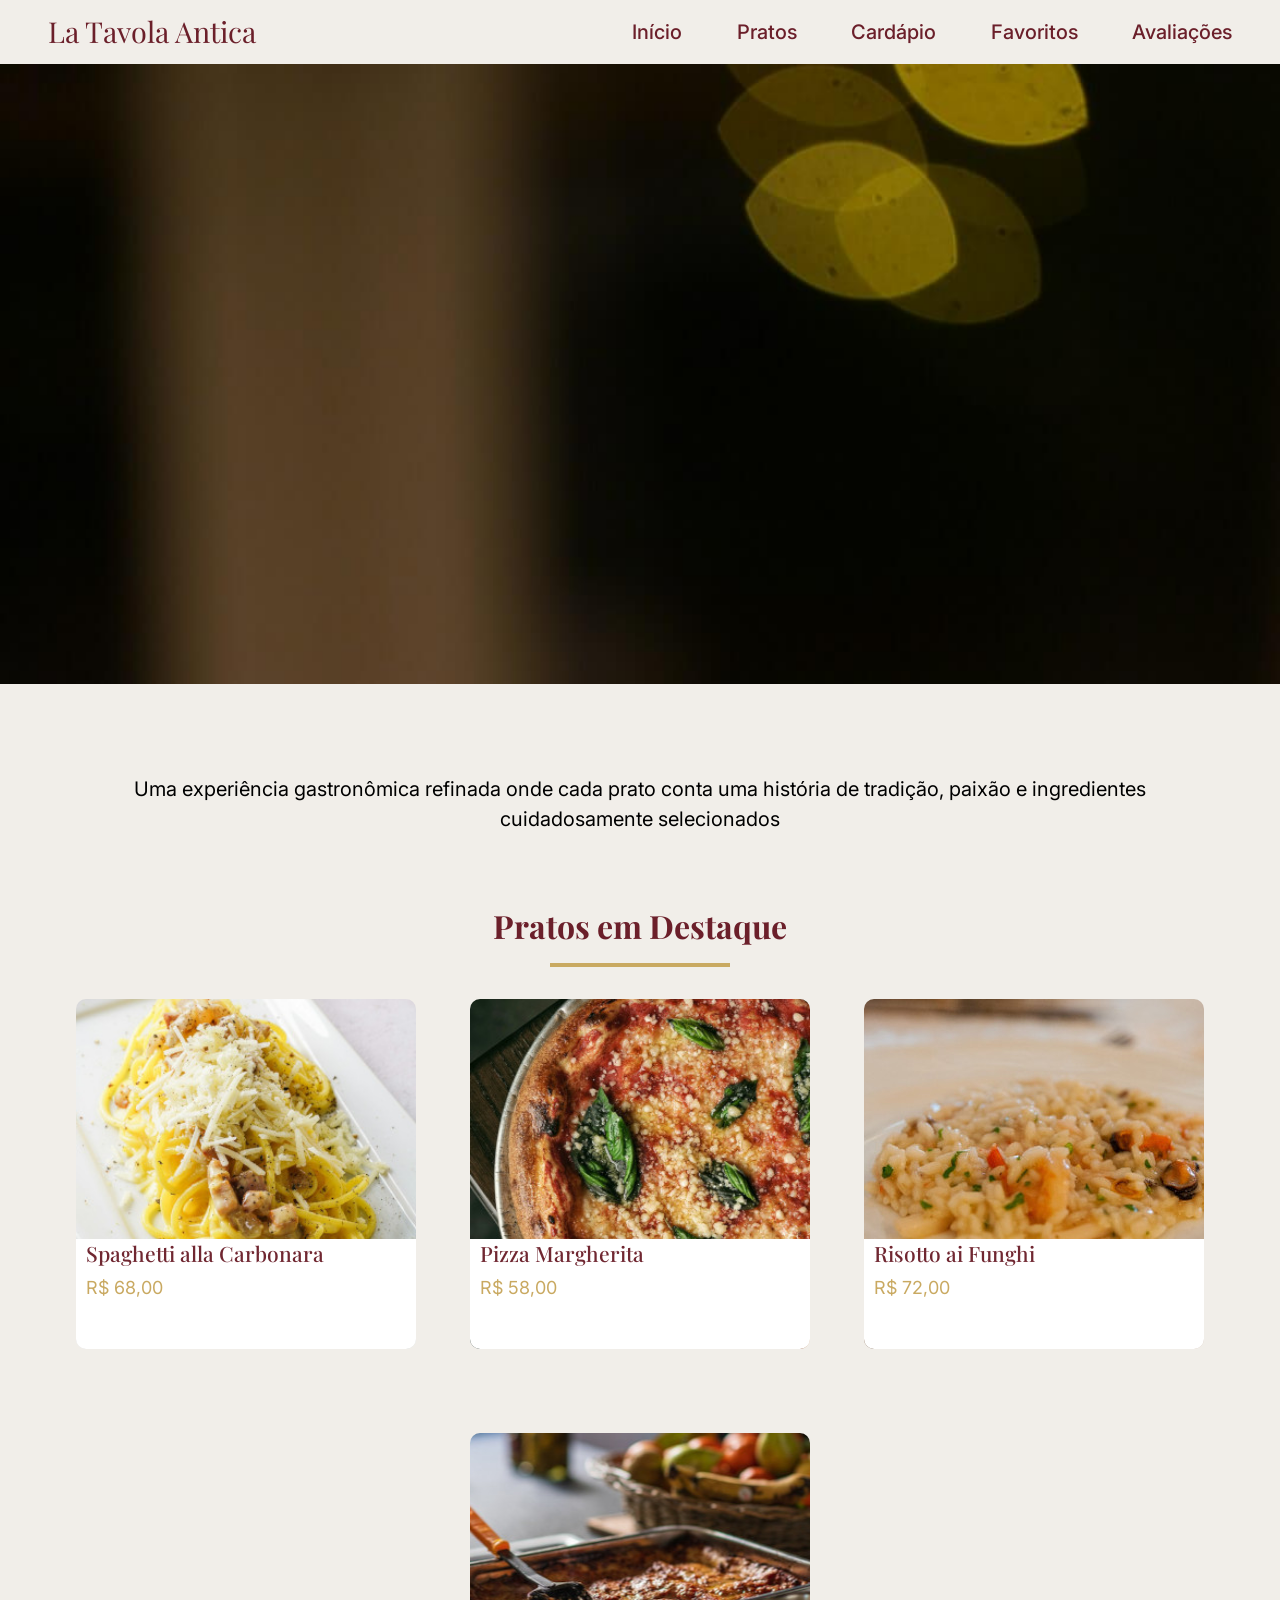
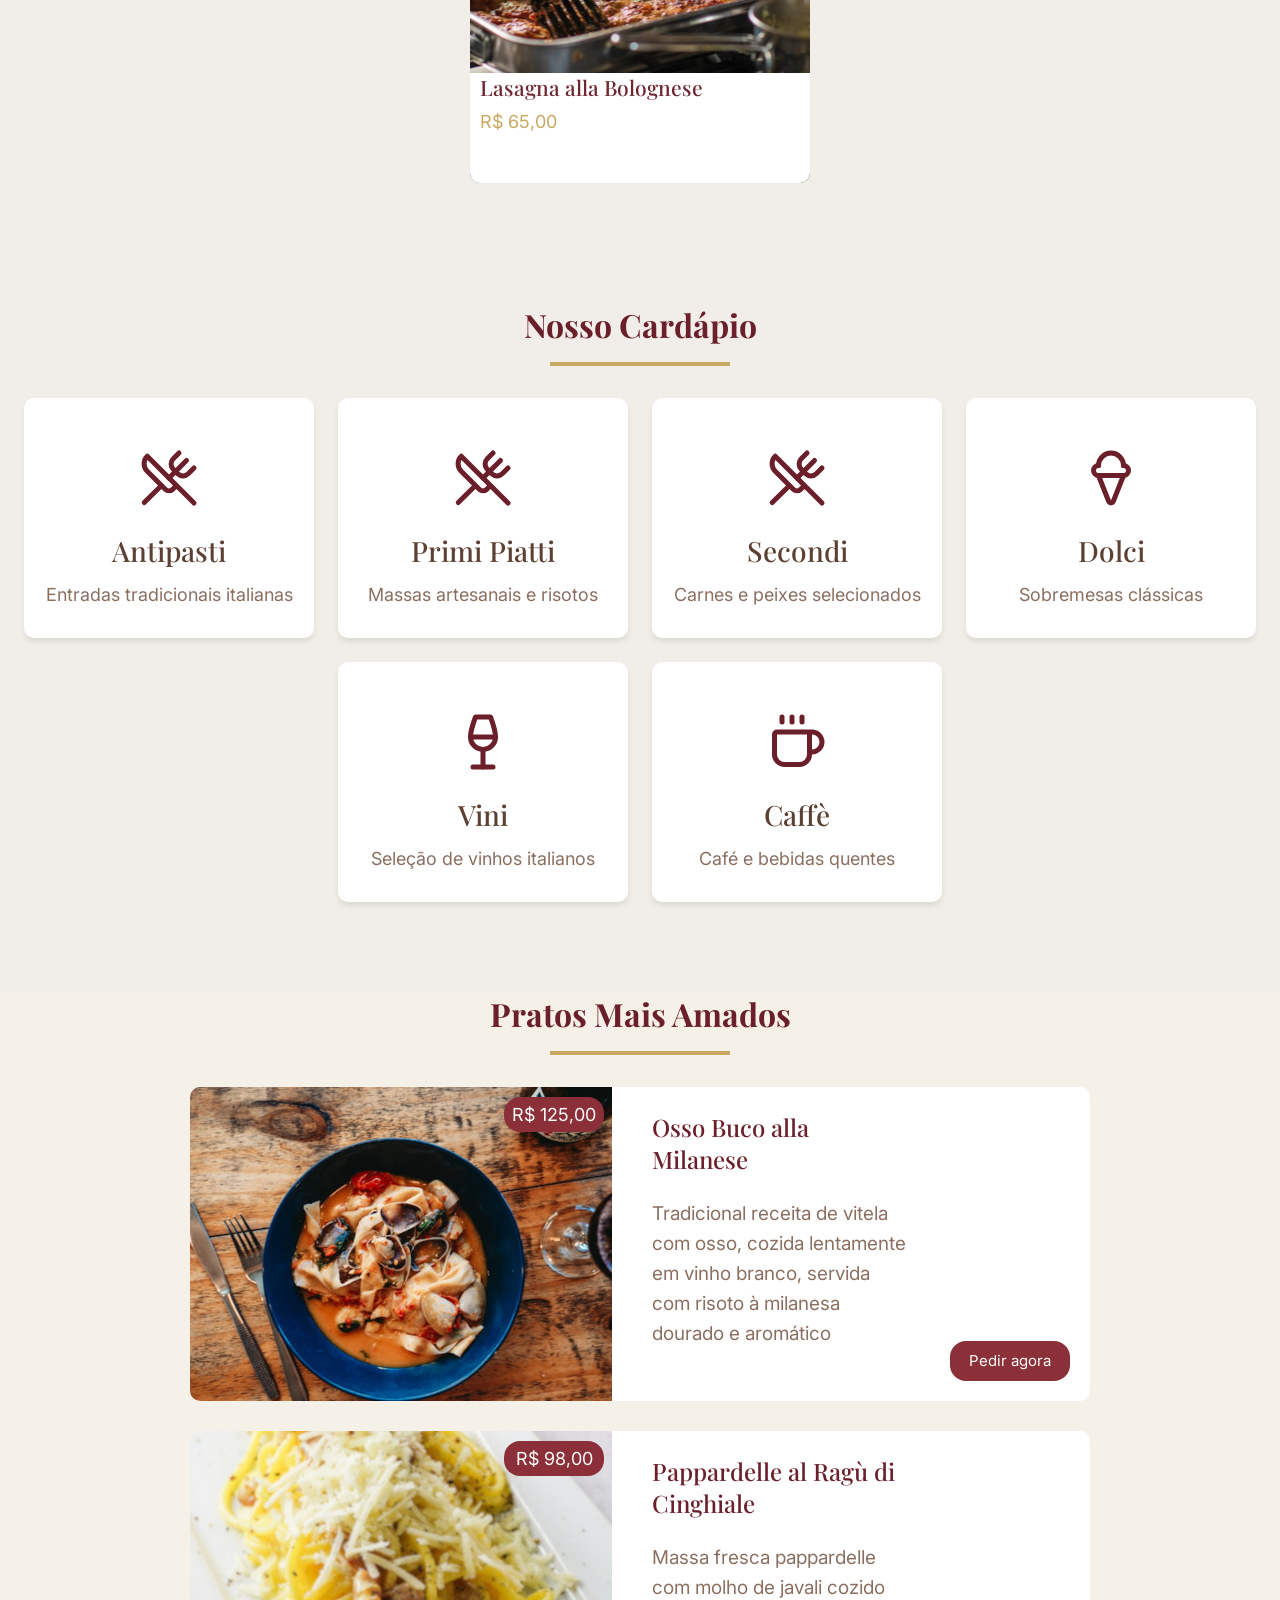
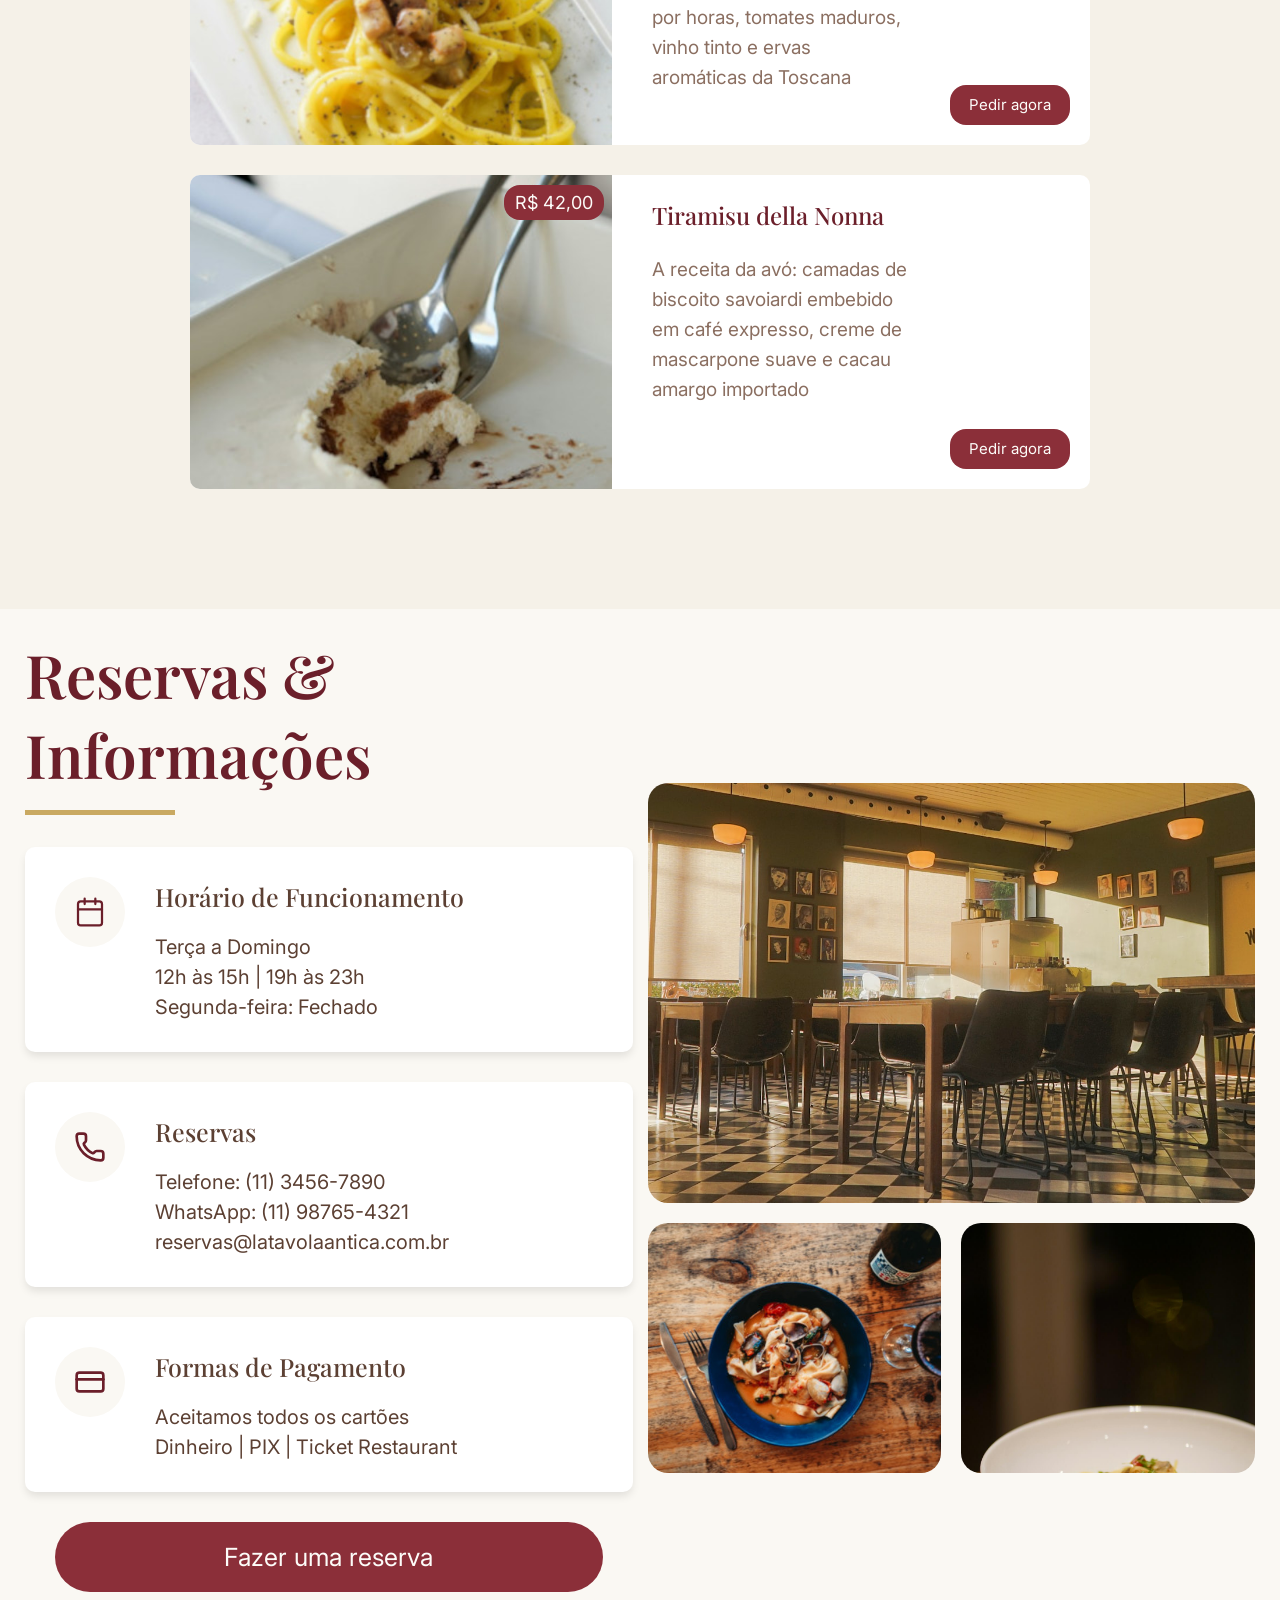
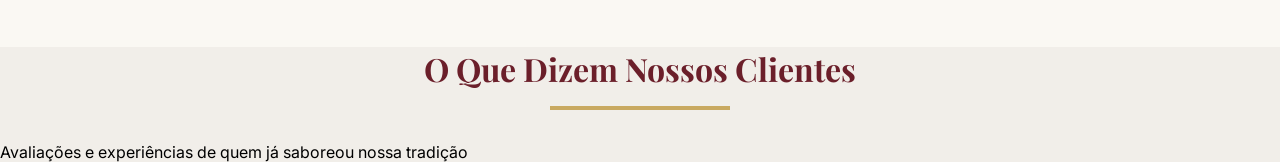
==== commit d4aa97f3: "Cria estrutura da secao depoimentos" ====
--- a/la-tavola-antica/index.html
+++ b/la-tavola-antica/index.html
@@ -526,5 +526,19 @@
         </div>
       </div>
     </section>
+
+    <!-- Depoimentos  -->
+    <section class="testimonials">
+      <div class="section-title">
+        <h2>O Que Dizem Nossos Clientes</h2>
+        <hr />
+        <p>Avaliações e experiências de quem já saboreou nossa tradição</p>
+      </div>
+      <div class="testimonials-conteiner">
+        <article></article>
+        <article></article>
+        <article></article>
+      </div>
+    </section>
   </body>
 </html>
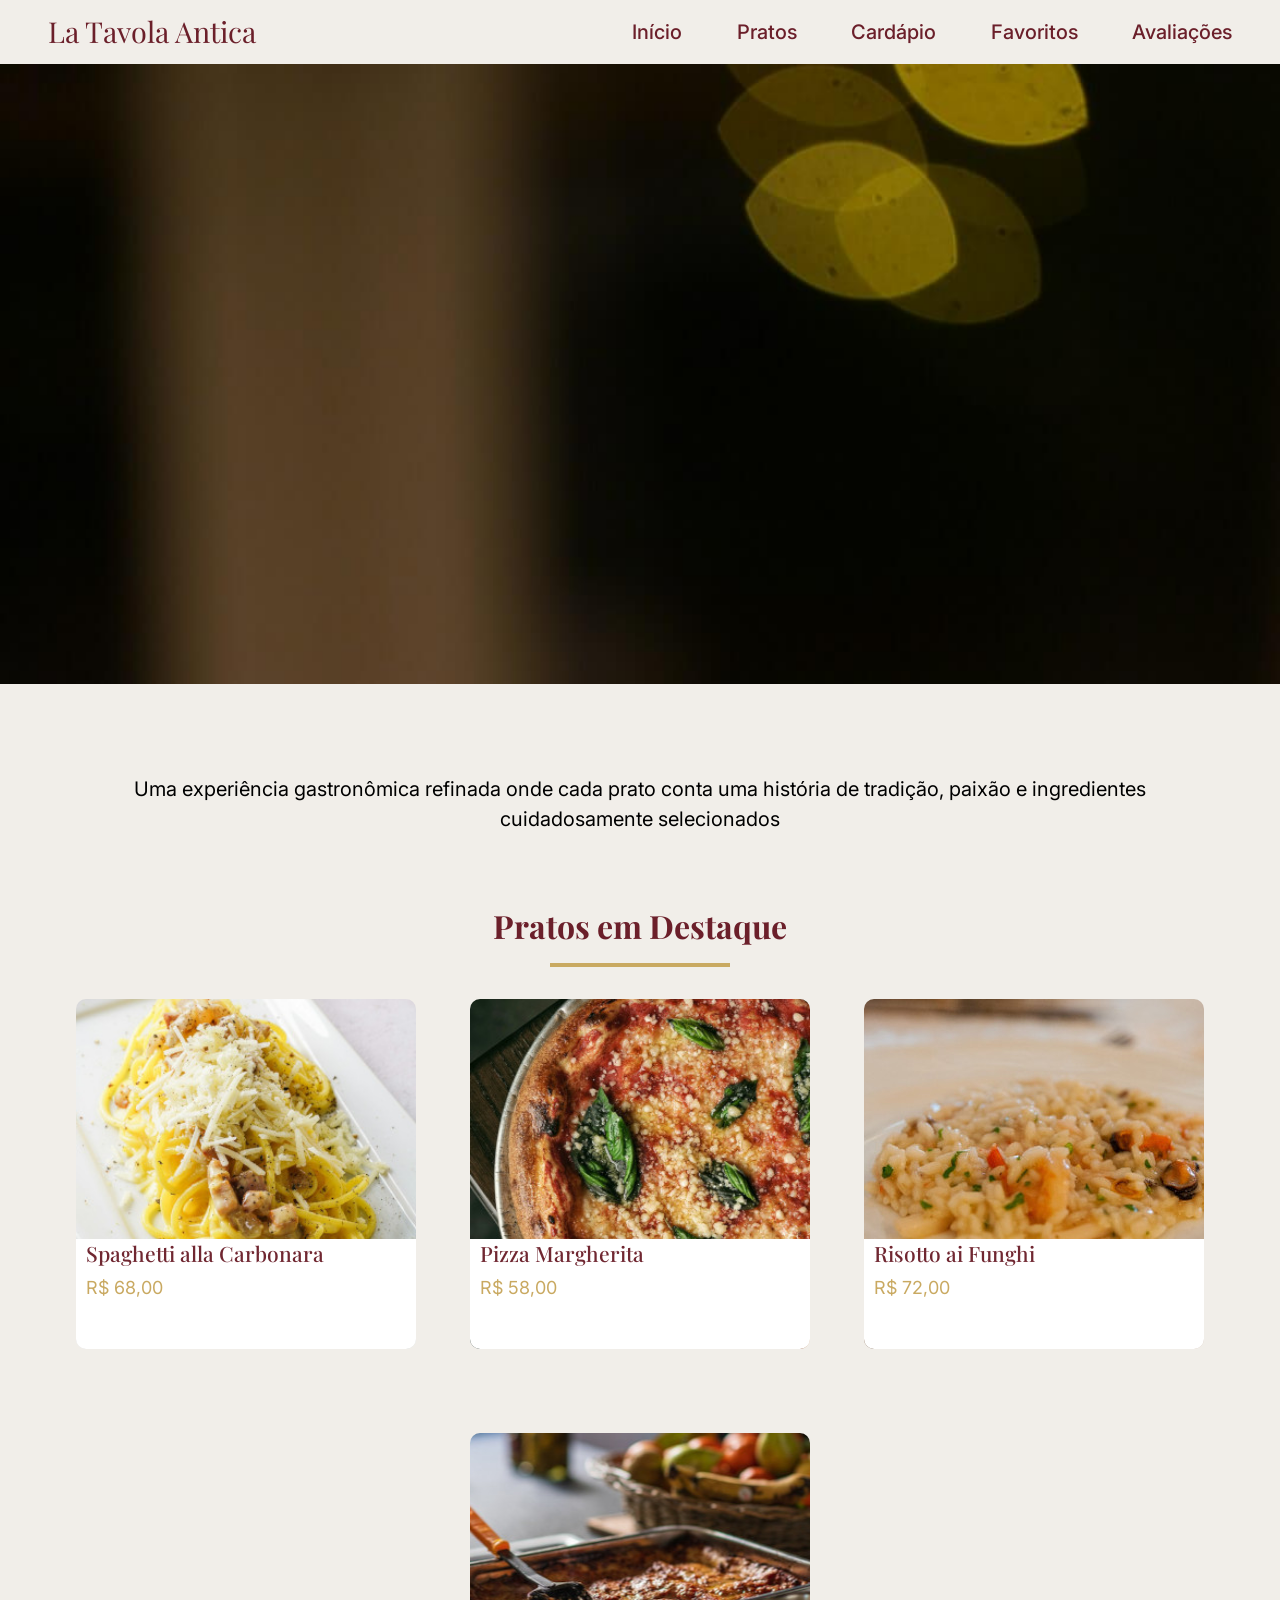
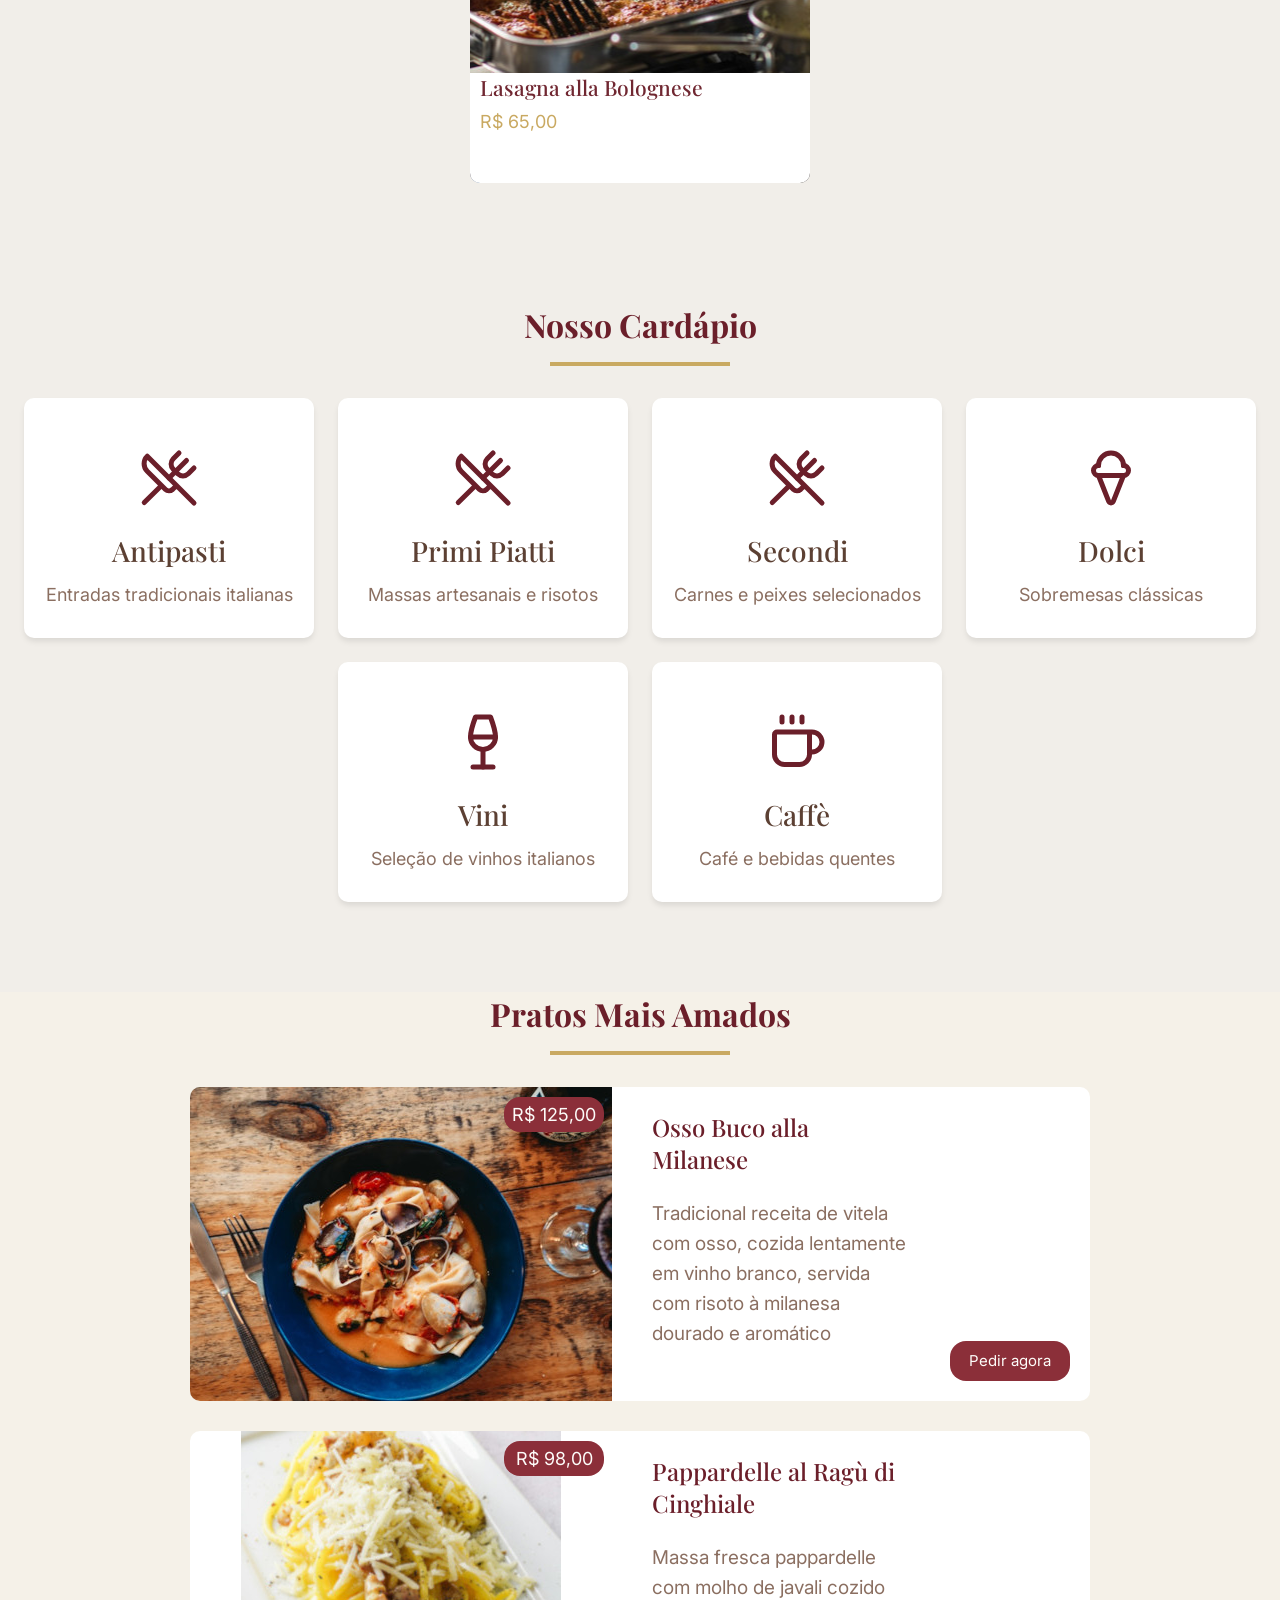
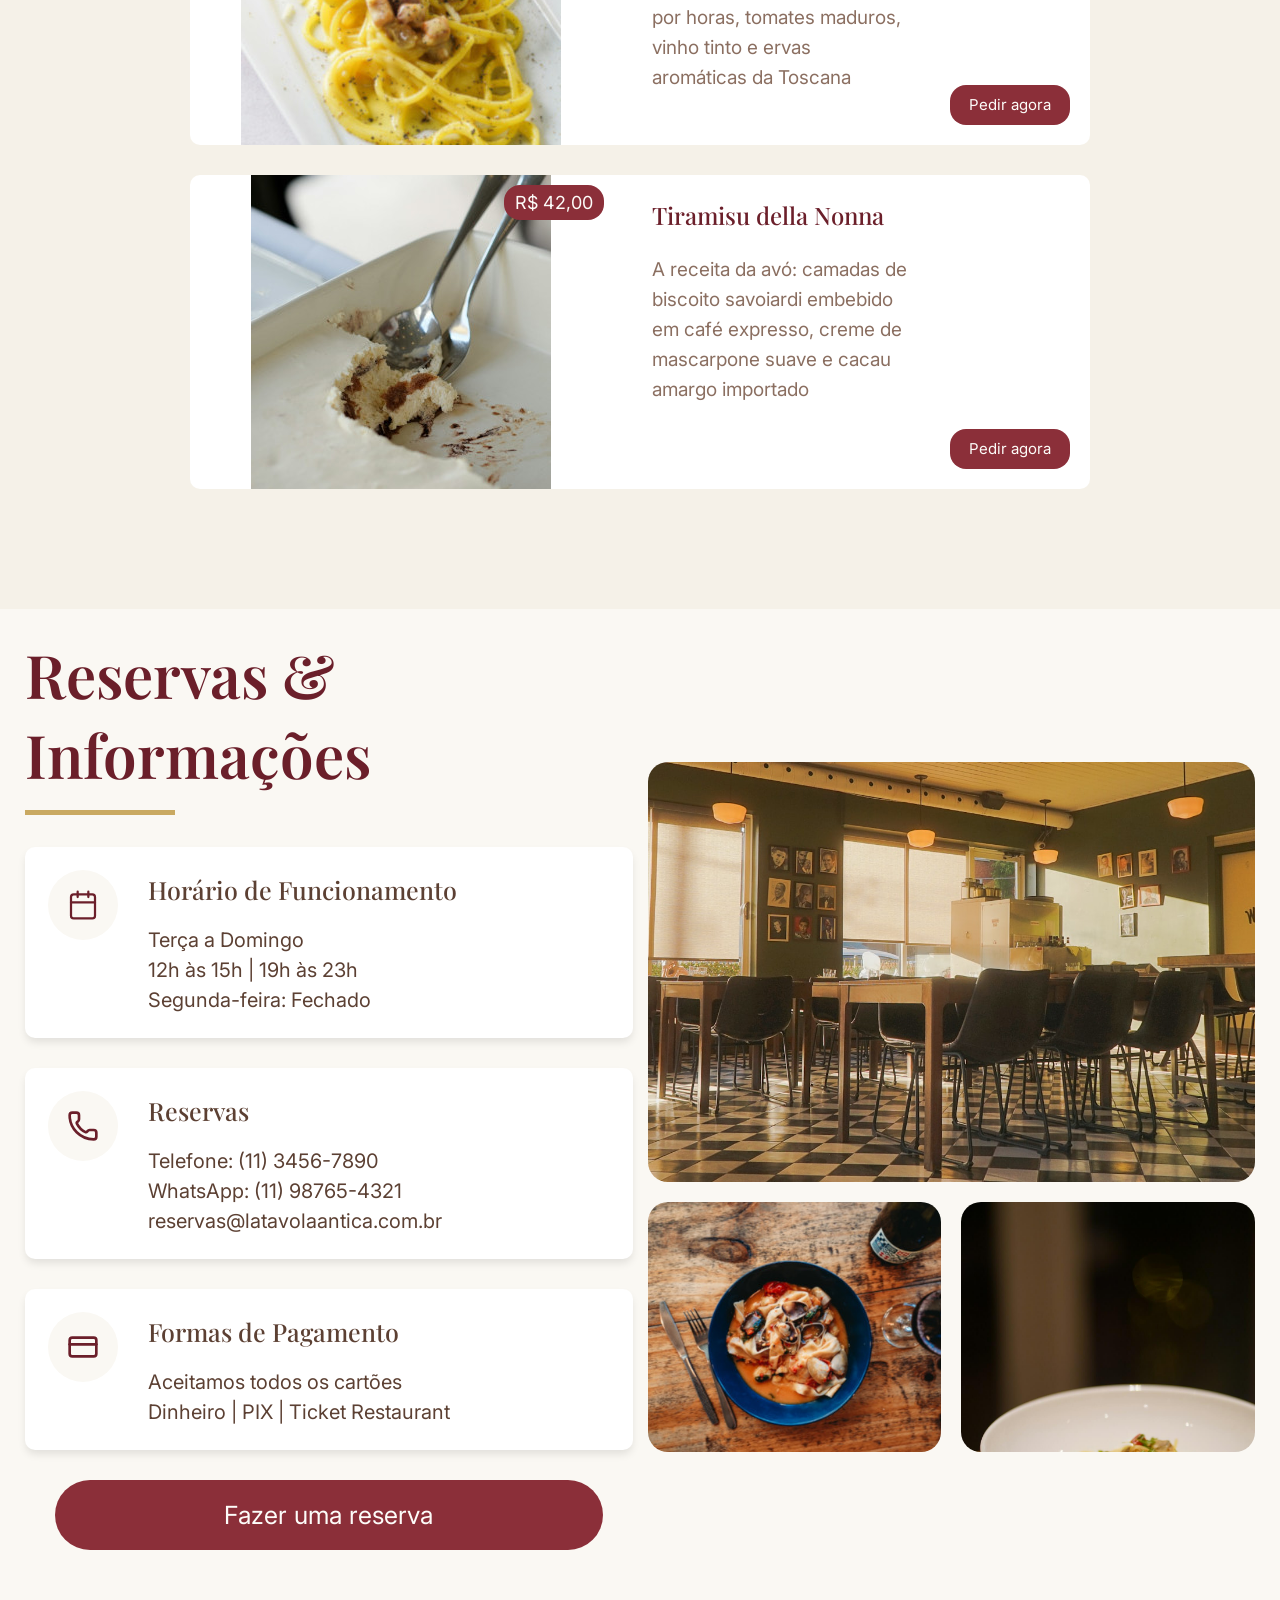
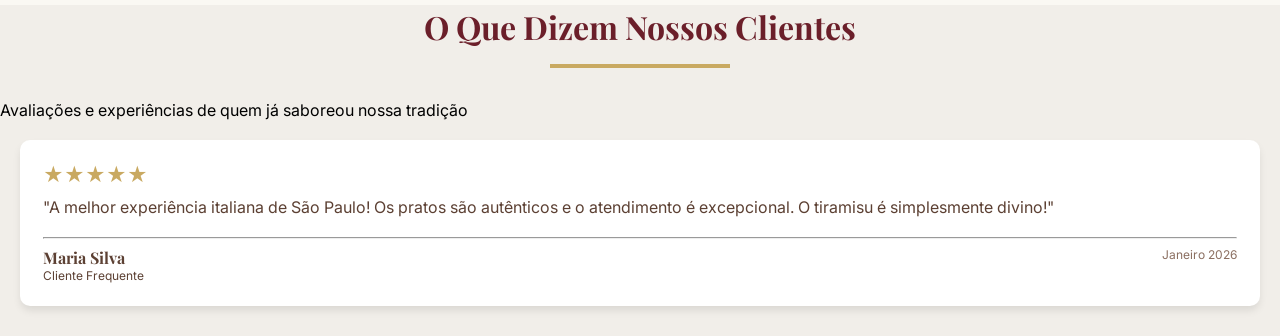
==== commit 1ef9e869: "Cria estilo para o box depoimento no mobile" ====
--- a/la-tavola-antica/index.html
+++ b/la-tavola-antica/index.html
@@ -7,7 +7,7 @@
     <title>La Tavola Antica - Restaurante de gastronomia italiana</title>
   </head>
   <body>
-    <header>
+    <header class="main-header">
       <a class="logo" href="Voltar para o início">
         <img
           class="logo-mobile"
@@ -535,7 +535,26 @@
         <p>Avaliações e experiências de quem já saboreou nossa tradição</p>
       </div>
       <div class="testimonials-conteiner">
-        <article></article>
+        <article class="testimonial-first testimonial base-box">
+          <header class="client-rating">
+            <div class="rating">
+              <span class="star">★★★★★</span>
+            </div>
+            <p>
+              "A melhor experiência italiana de São Paulo! Os pratos são
+              autênticos e o atendimento é excepcional. O tiramisu é
+              simplesmente divino!"
+            </p>
+            <hr>
+          </header>
+          <footer class="client-profile">
+            <span class="client-description">
+              <h4 class="client-name">Maria Silva</h4>
+              <p class="client-status">Cliente Frequente</p>
+            </span>
+            <p class="date">Janeiro 2026</p>
+          </footer>
+        </article>
         <article></article>
         <article></article>
       </div>
--- a/la-tavola-antica/css/styles.css
+++ b/la-tavola-antica/css/styles.css
@@ -4,4 +4,5 @@
 @import url(highlights.css);
 @import url(categories.css);
 @import url(favorite-dishes.css);
-@import url(payments.css);+@import url(payments.css);
+@import url(testimonials.css);
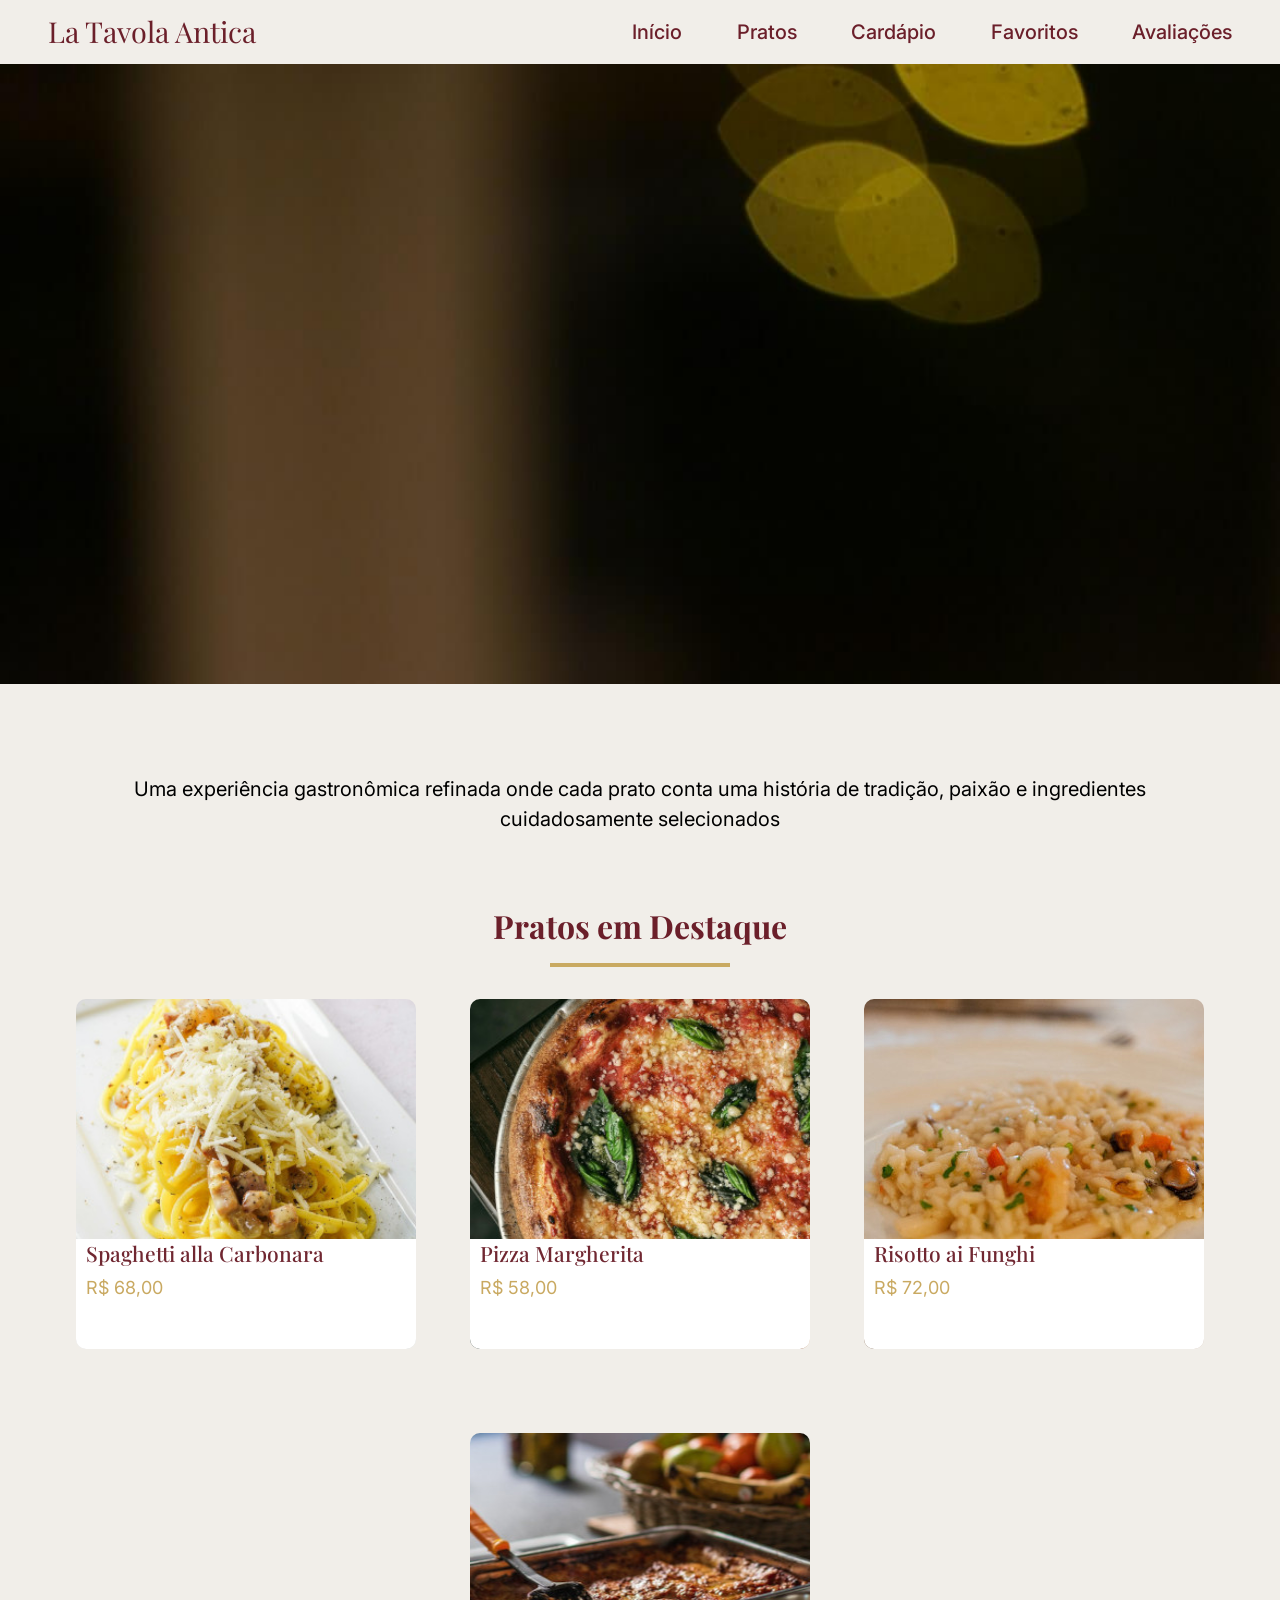
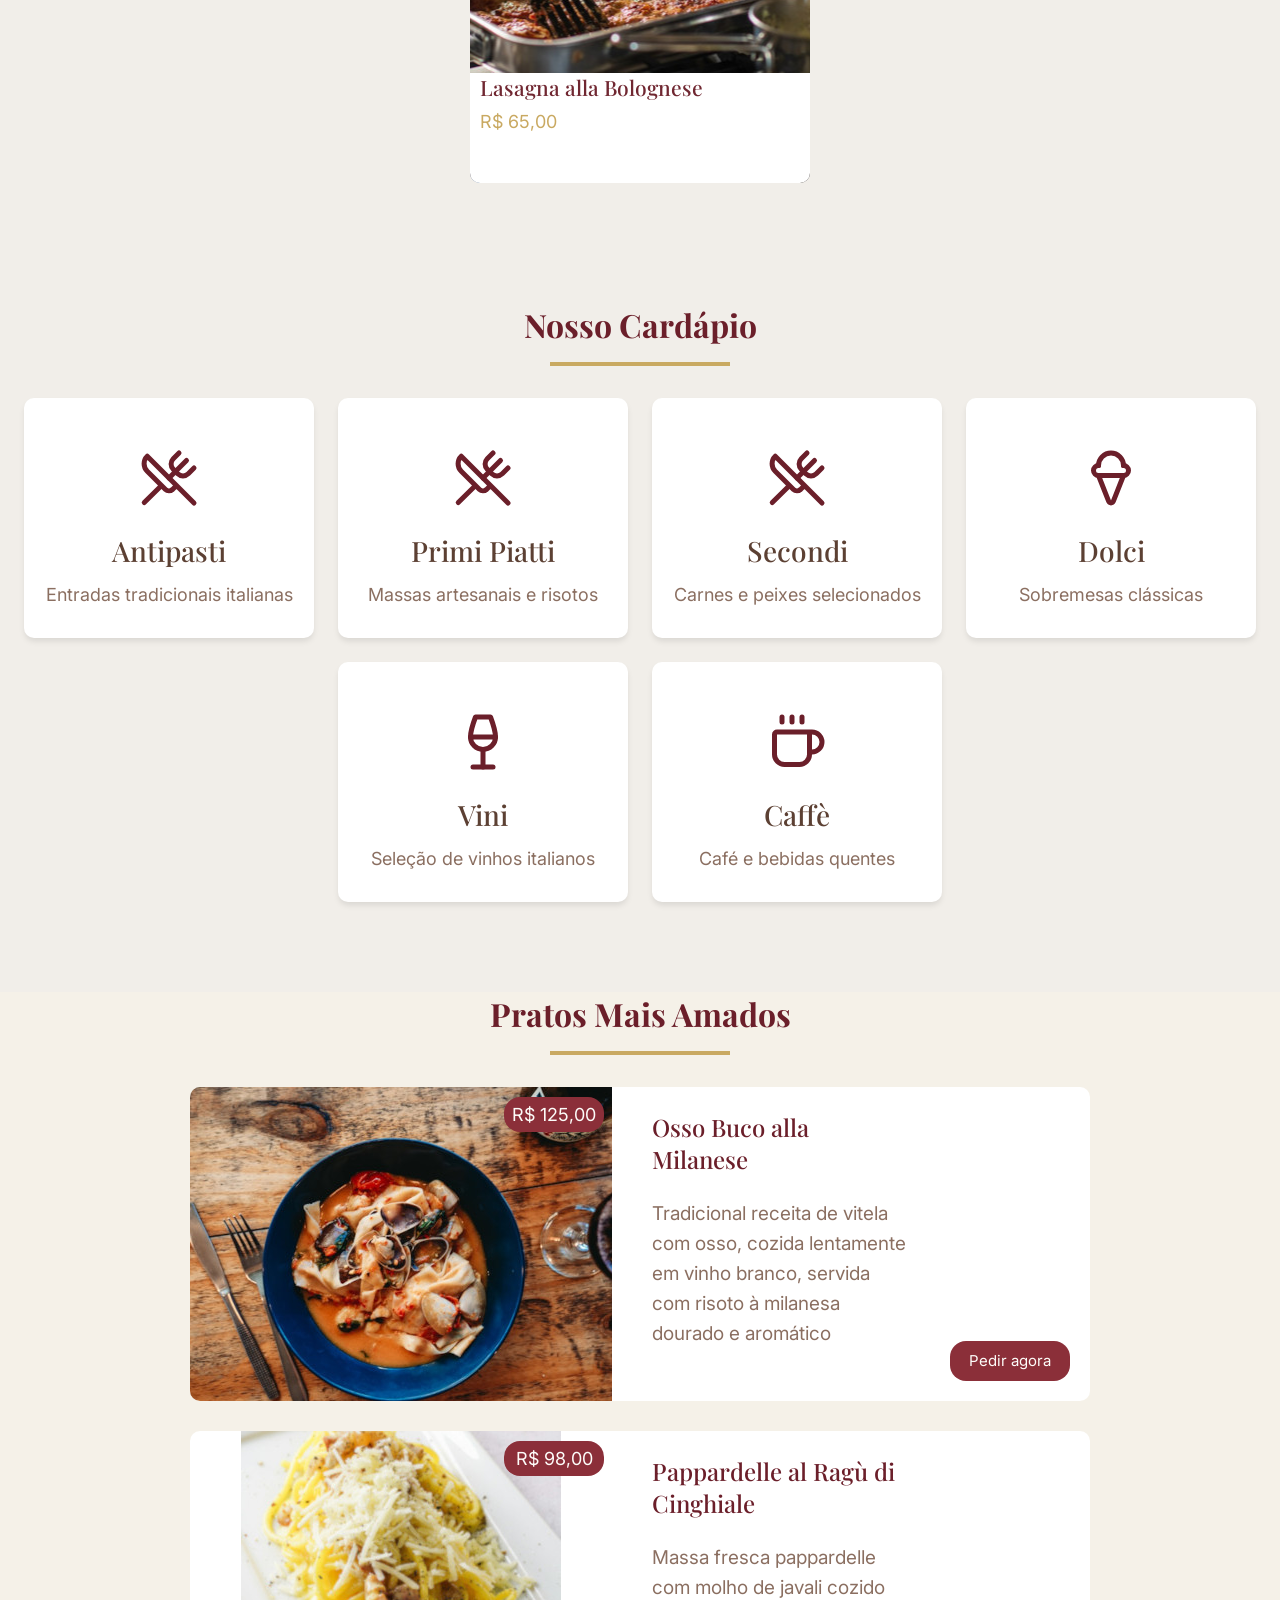
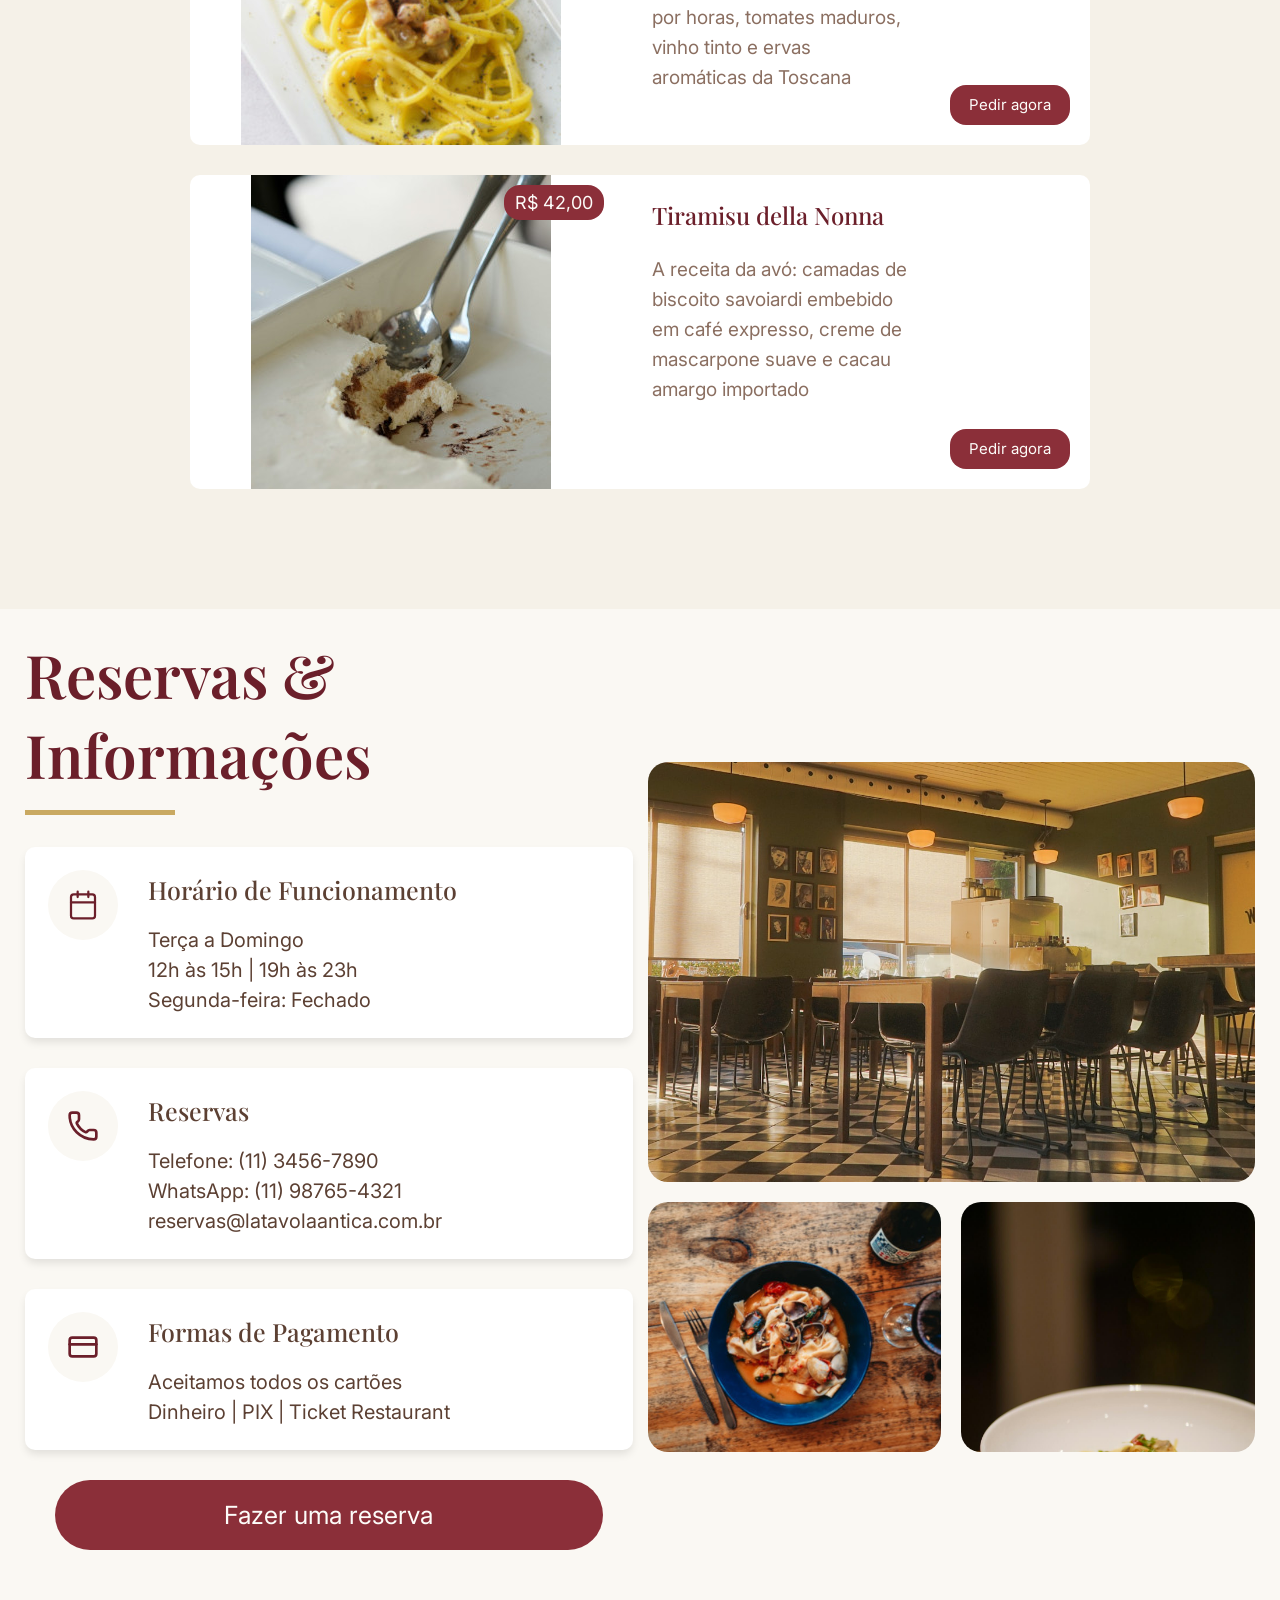
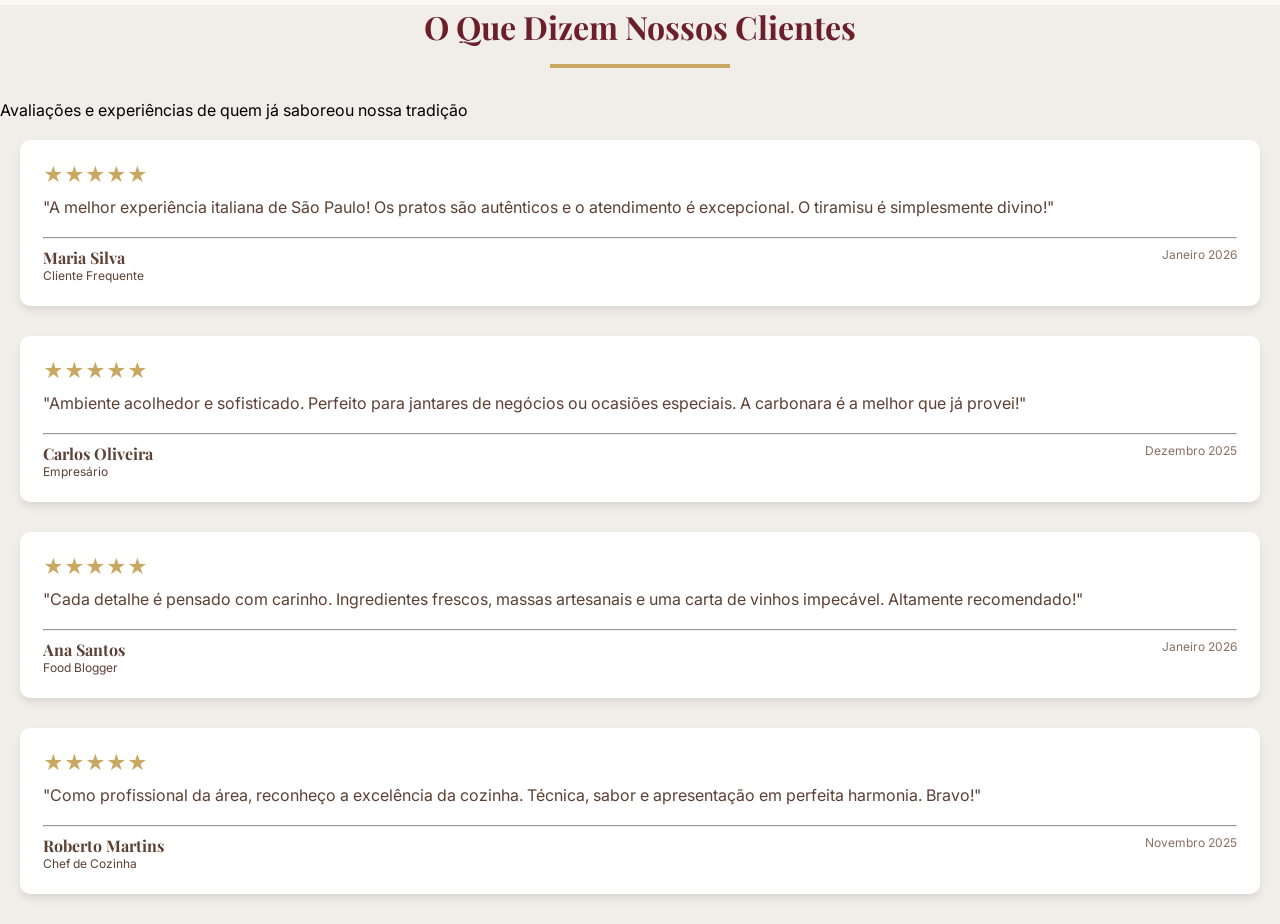
==== commit ad3f2d9c: "Adiciona mais testemunhos" ====
--- a/la-tavola-antica/index.html
+++ b/la-tavola-antica/index.html
@@ -545,7 +545,7 @@
               autênticos e o atendimento é excepcional. O tiramisu é
               simplesmente divino!"
             </p>
-            <hr>
+            <hr />
           </header>
           <footer class="client-profile">
             <span class="client-description">
@@ -555,8 +555,65 @@
             <p class="date">Janeiro 2026</p>
           </footer>
         </article>
-        <article></article>
-        <article></article>
+        <article class="testimonial-second testimonial base-box">
+          <header class="client-rating">
+            <div class="rating">
+              <span class="star">★★★★★</span>
+            </div>
+            <p>
+              "Ambiente acolhedor e sofisticado. Perfeito para jantares de
+              negócios ou ocasiões especiais. A carbonara é a melhor que já
+              provei!"
+            </p>
+            <hr />
+          </header>
+          <footer class="client-profile">
+            <span class="client-description">
+              <h4 class="client-name">Carlos Oliveira</h4>
+              <p class="client-status">Empresário</p>
+            </span>
+            <p class="date">Dezembro 2025</p>
+          </footer>
+        </article>
+        <article class="testimonial-third testimonial base-box">
+          <header class="client-rating">
+            <div class="rating">
+              <span class="star">★★★★★</span>
+            </div>
+            <p>
+              "Cada detalhe é pensado com carinho. Ingredientes frescos, massas
+              artesanais e uma carta de vinhos impecável. Altamente
+              recomendado!"
+            </p>
+            <hr />
+          </header>
+          <footer class="client-profile">
+            <span class="client-description">
+              <h4 class="client-name">Ana Santos</h4>
+              <p class="client-status">Food Blogger</p>
+            </span>
+            <p class="date">Janeiro 2026</p>
+          </footer>
+        </article>
+        <article class="testimonial-fourth testimonial base-box">
+          <header class="client-rating">
+            <div class="rating">
+              <span class="star">★★★★★</span>
+            </div>
+            <p>
+              "Como profissional da área, reconheço a excelência da cozinha.
+              Técnica, sabor e apresentação em perfeita harmonia. Bravo!"
+            </p>
+            <hr />
+          </header>
+          <footer class="client-profile">
+            <span class="client-description">
+              <h4 class="client-name">Roberto Martins</h4>
+              <p class="client-status">Chef de Cozinha</p>
+            </span>
+            <p class="date">Novembro 2025</p>
+          </footer>
+        </article>
       </div>
     </section>
   </body>
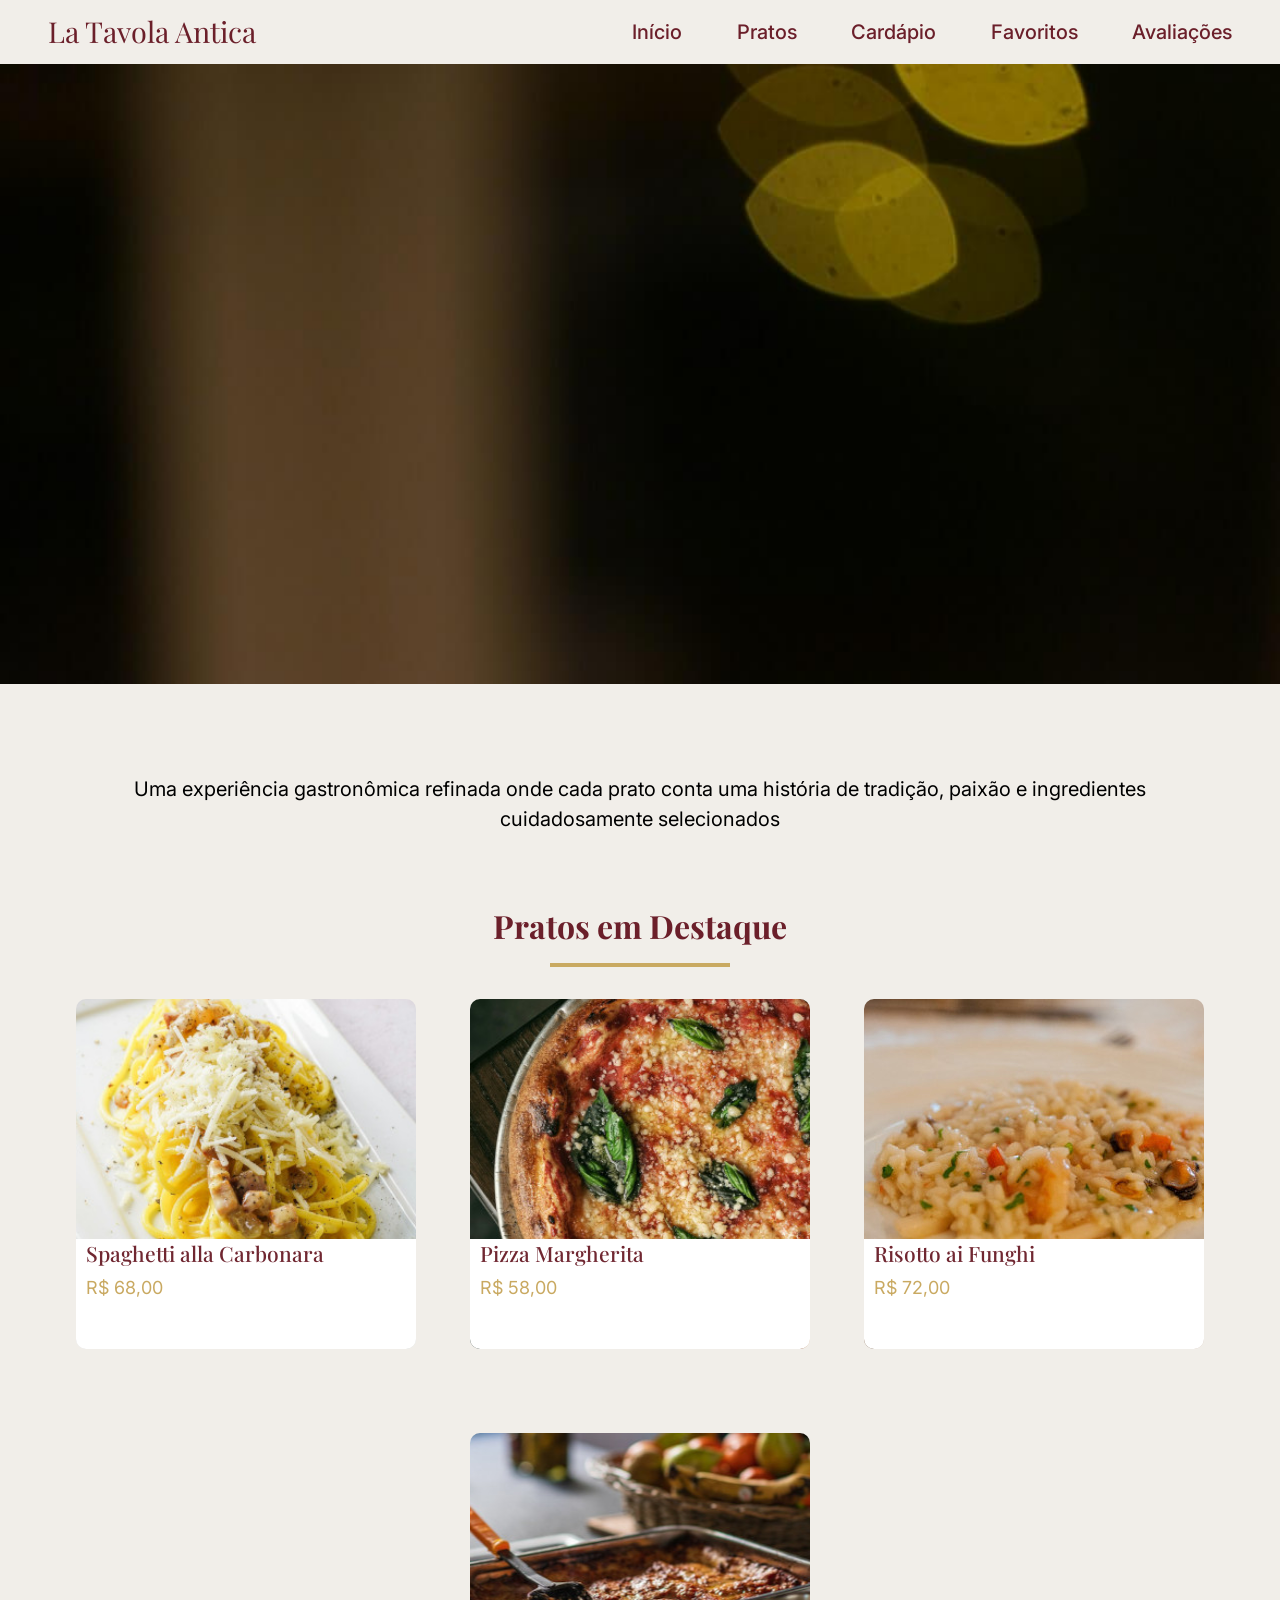
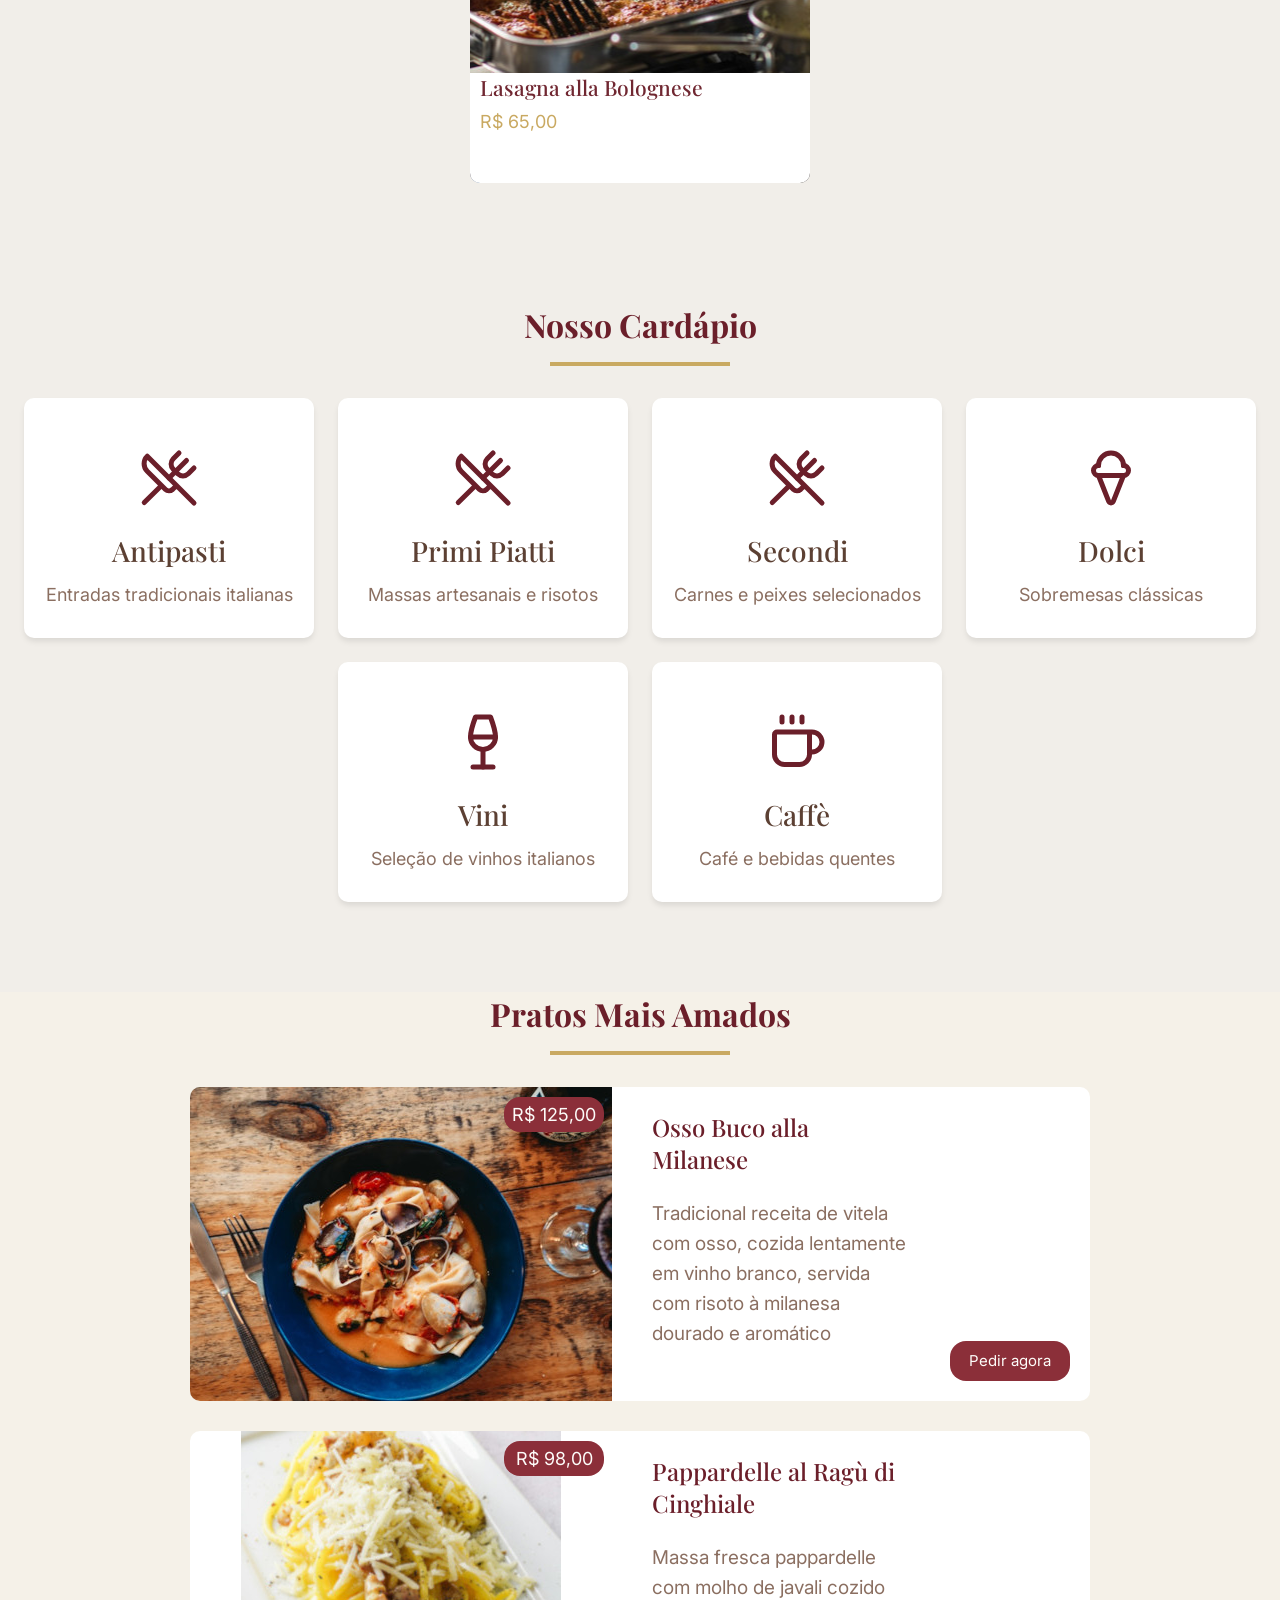
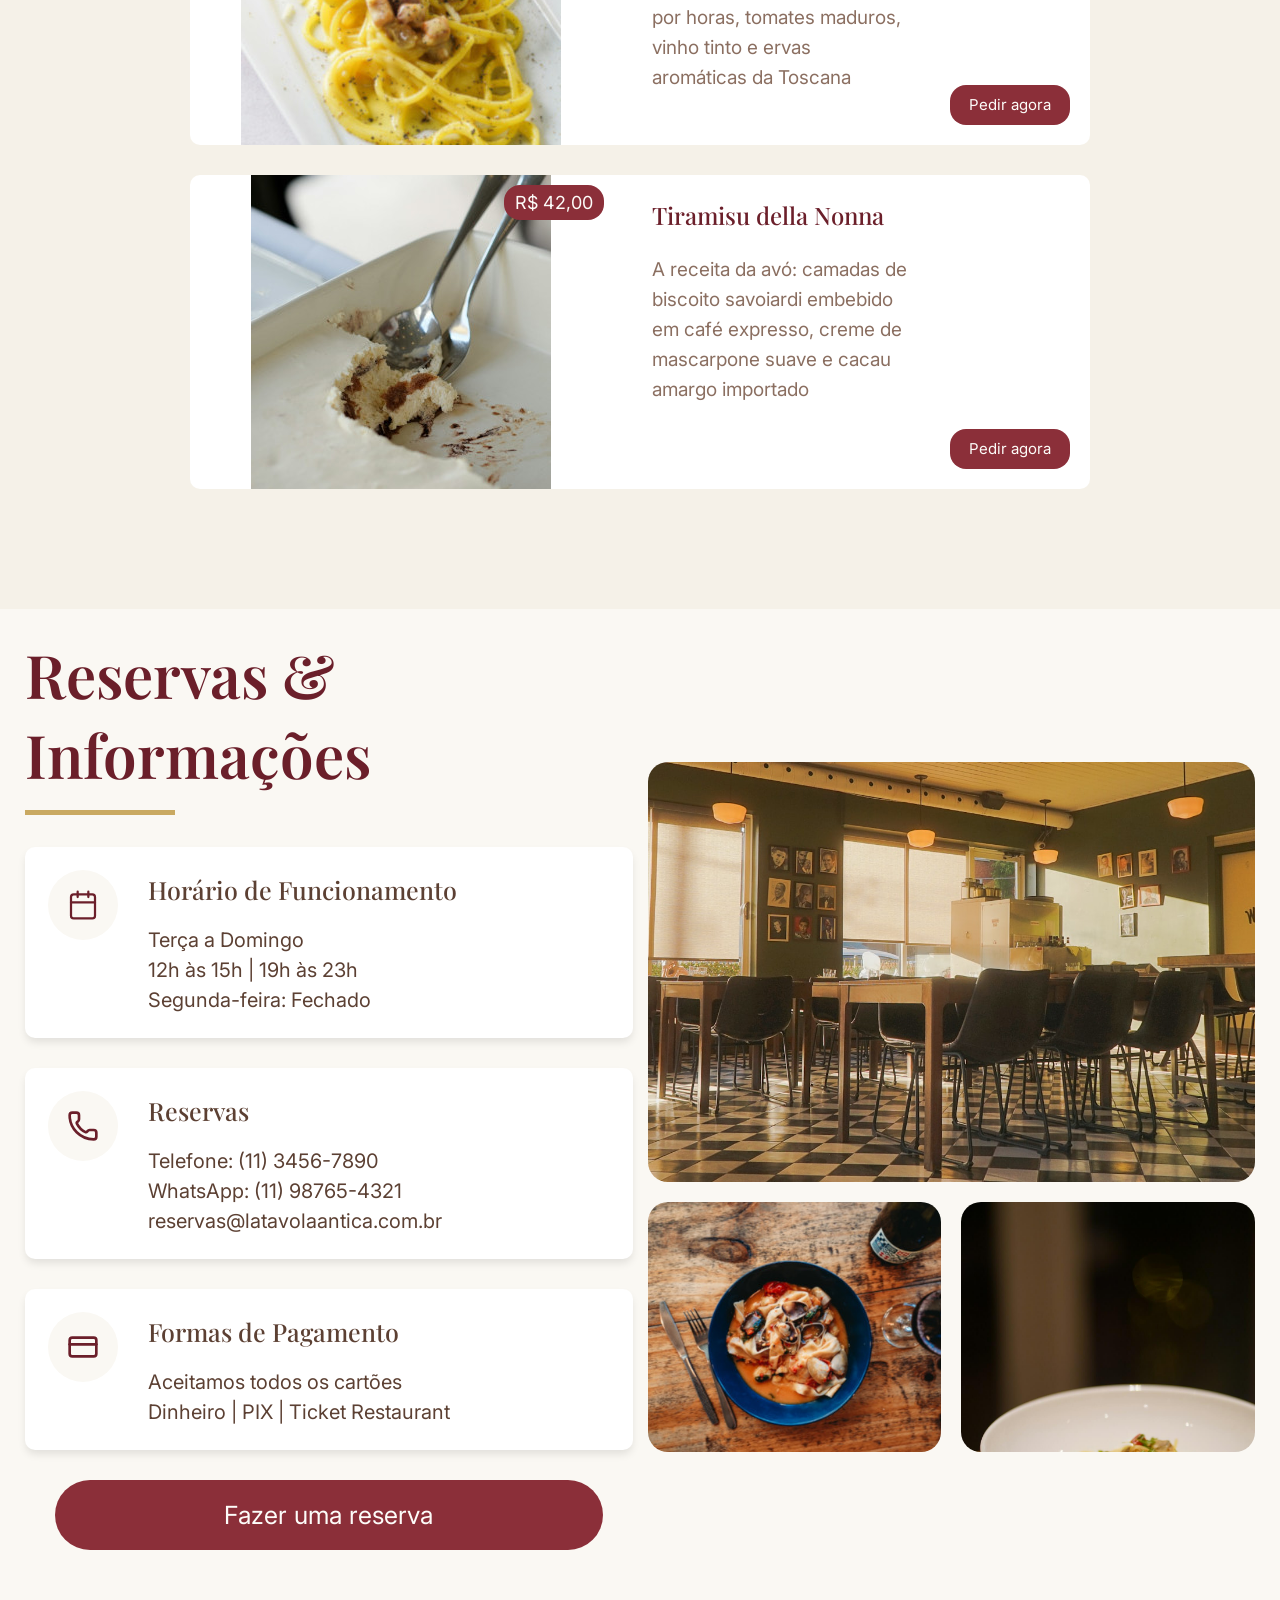
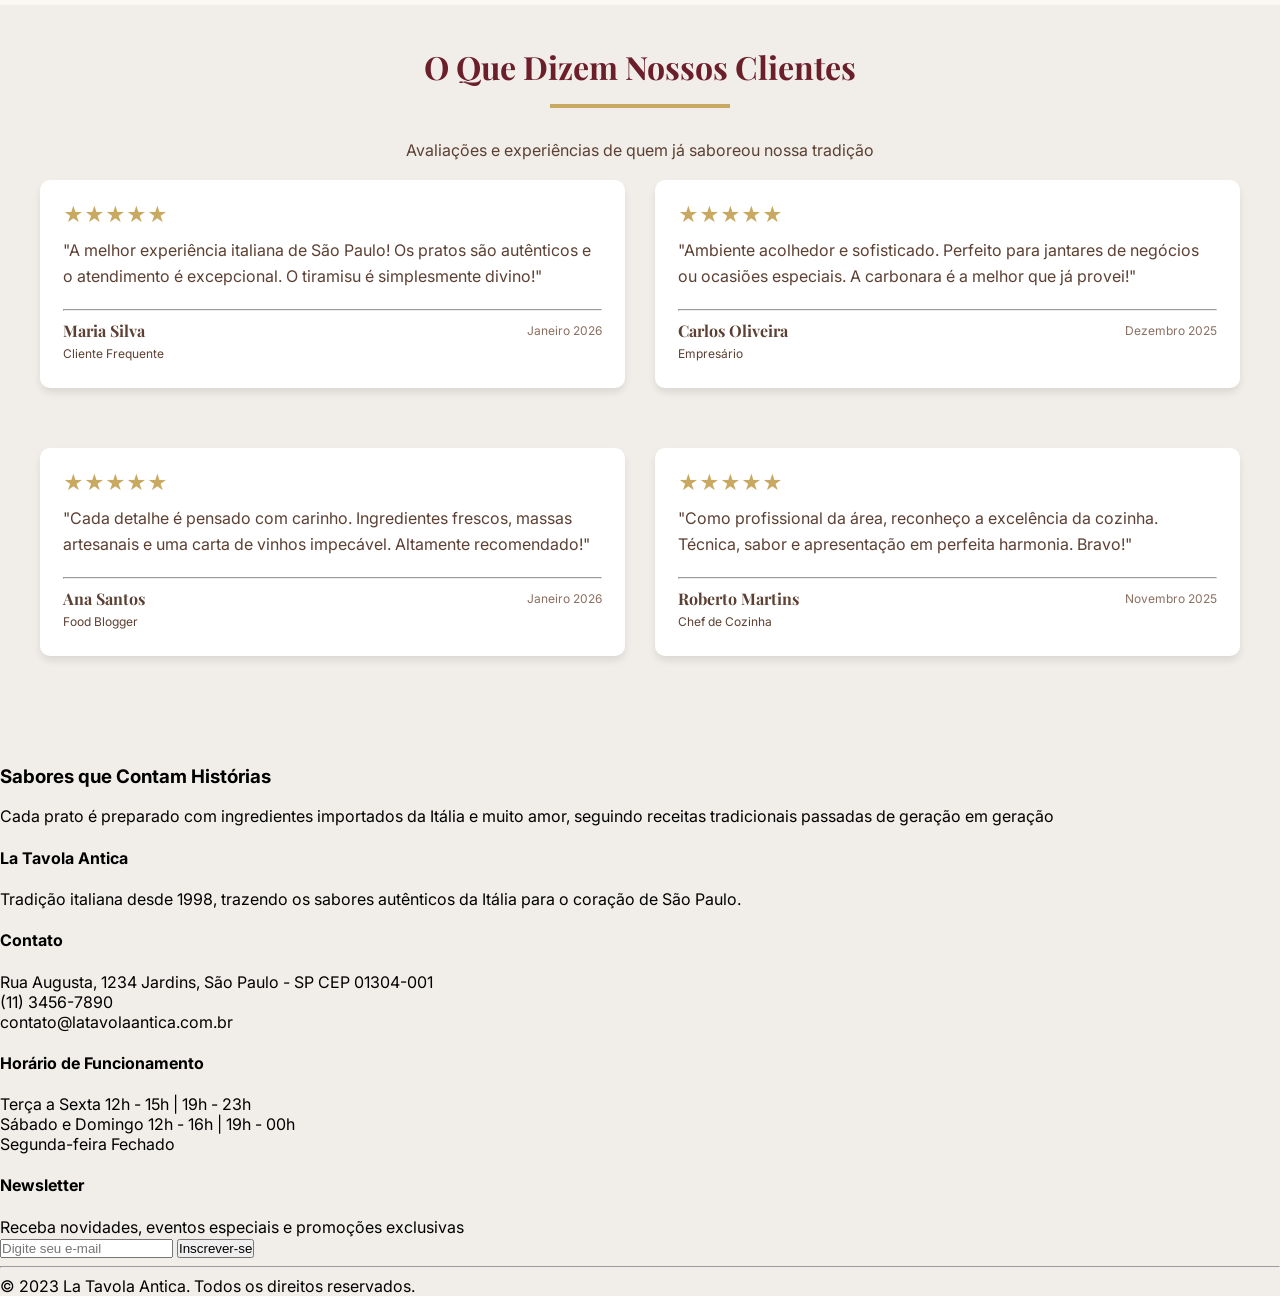
==== commit 21262f6e: "Cria estrutura do rodape" ====
--- a/la-tavola-antica/index.html
+++ b/la-tavola-antica/index.html
@@ -616,5 +616,64 @@
         </article>
       </div>
     </section>
+
+    <!-- Rodapé -->
+    <footer>
+      <header>
+        <img src="#" alt="" />
+        <h3>Sabores que Contam Histórias</h3>
+        <p>
+          Cada prato é preparado com ingredientes importados da Itália e muito
+          amor, seguindo receitas tradicionais passadas de geração em geração
+        </p>
+      </header>
+
+      <section class="footer-introduction">
+        <h4>La Tavola Antica</h4>
+        <p>
+          Tradição italiana desde 1998, trazendo os sabores autênticos da Itália
+          para o coração de São Paulo.
+        </p>
+        <span class="facebook-icon"></span>
+        <span class="instagram-icon"></span>
+        <span class="youtube-icon"></span>
+      </section>
+
+      <section class="footer-contact">
+        <h4>Contato</h4>
+        <p class="location">
+          Rua Augusta, 1234 Jardins, São Paulo - SP CEP 01304-001
+        </p>
+        <p class="phone-number">(11) 3456-7890</p>
+        <p class="email">contato@latavolaantica.com.br</p>
+      </section>
+
+      <section class="footer-opening-hours">
+        <h4>Horário de Funcionamento</h4>
+        <p>Terça a Sexta 12h - 15h | 19h - 23h</p>
+        <p>Sábado e Domingo 12h - 16h | 19h - 00h</p>
+        <p>Segunda-feira Fechado</p>
+      </section>
+
+      <section class="footer-newsletter">
+        <h4>Newsletter</h4>
+        <p>Receba novidades, eventos especiais e promoções exclusivas</p>
+
+        <form class="newsletter-form" action="#" method="post">
+          <input
+            type="email"
+            name="email"
+            placeholder="Digite seu e-mail"
+            required
+          />
+          <button type="submit">Inscrever-se</button>
+        </form>
+      </section>
+
+      <footer>
+        <hr />
+        <p>&copy; 2023 La Tavola Antica. Todos os direitos reservados.</p>
+      </footer>
+    </footer>
   </body>
-</html>
+</html
--- a/la-tavola-antica/css/styles.css
+++ b/la-tavola-antica/css/styles.css
@@ -5,4 +5,5 @@
 @import url(categories.css);
 @import url(favorite-dishes.css);
 @import url(payments.css);
-@import url(testimonials.css);+@import url(testimonials.css);
+@import url(footer.css);
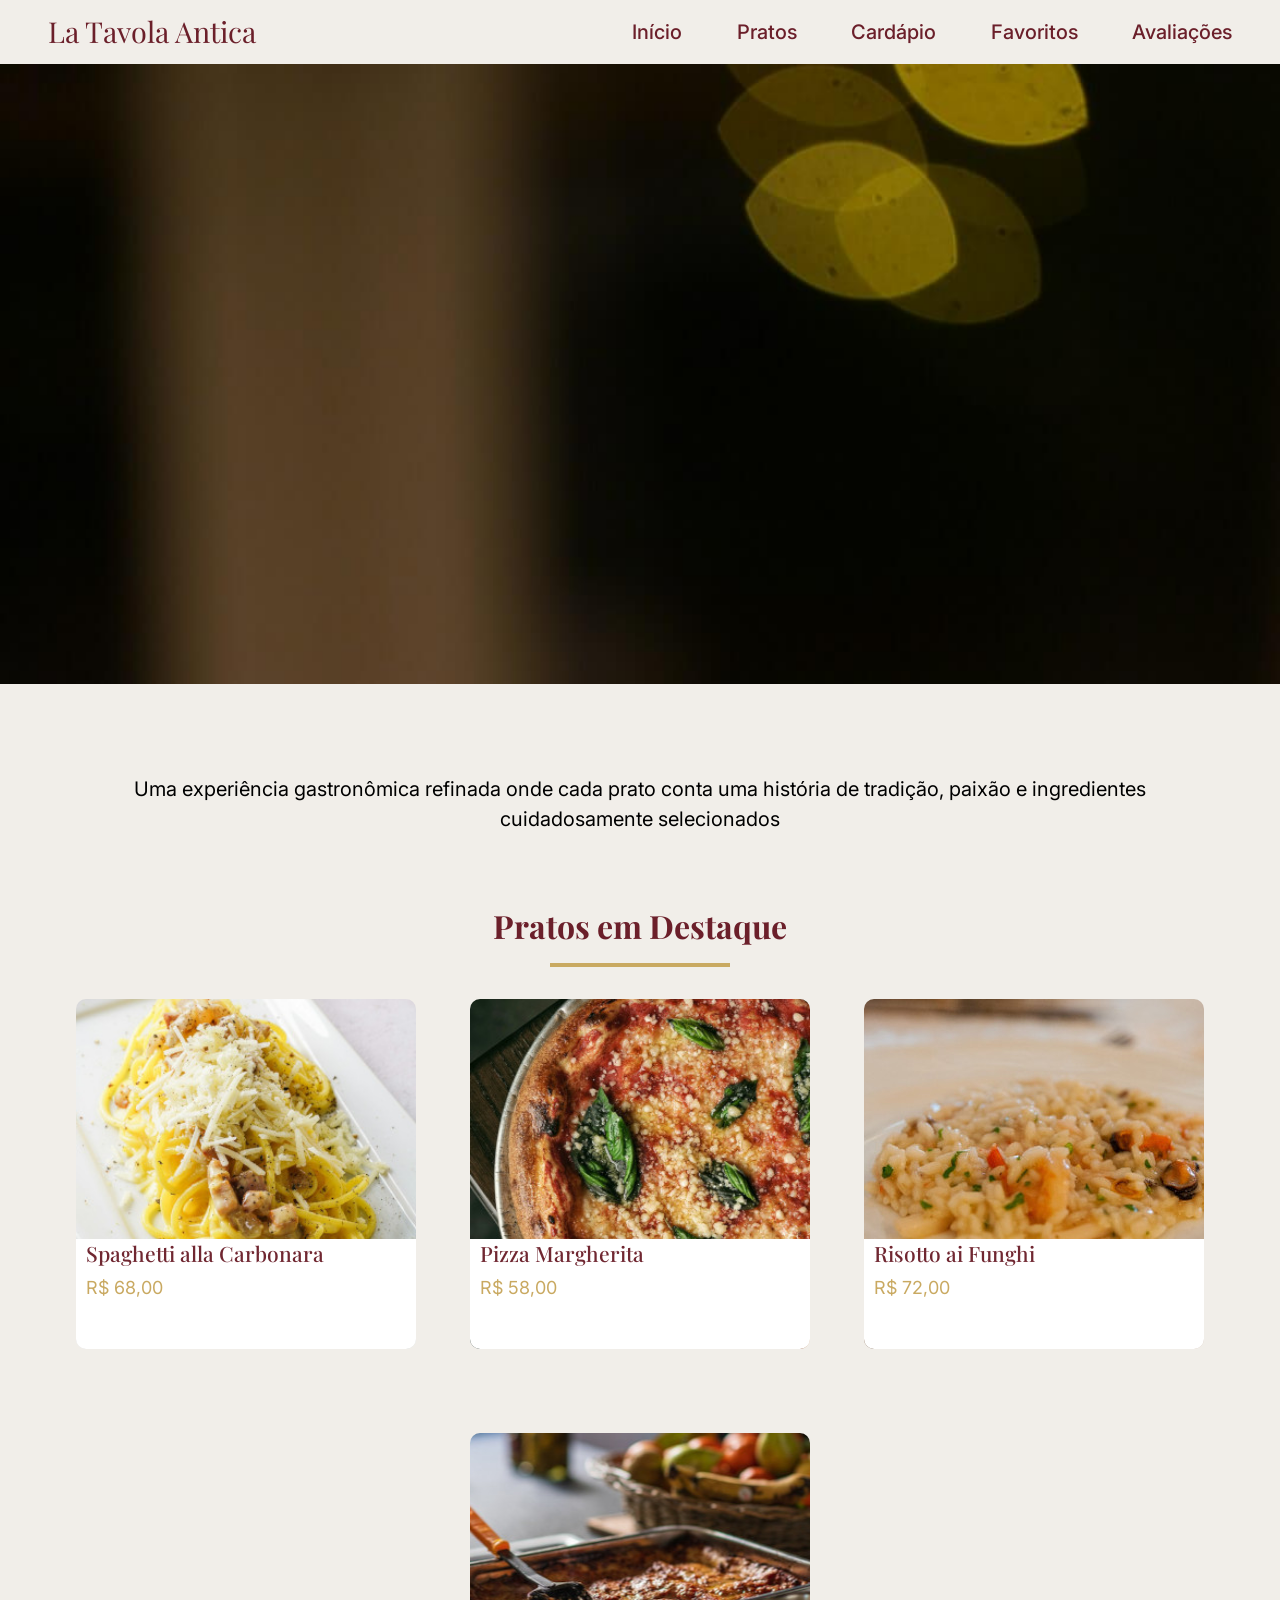
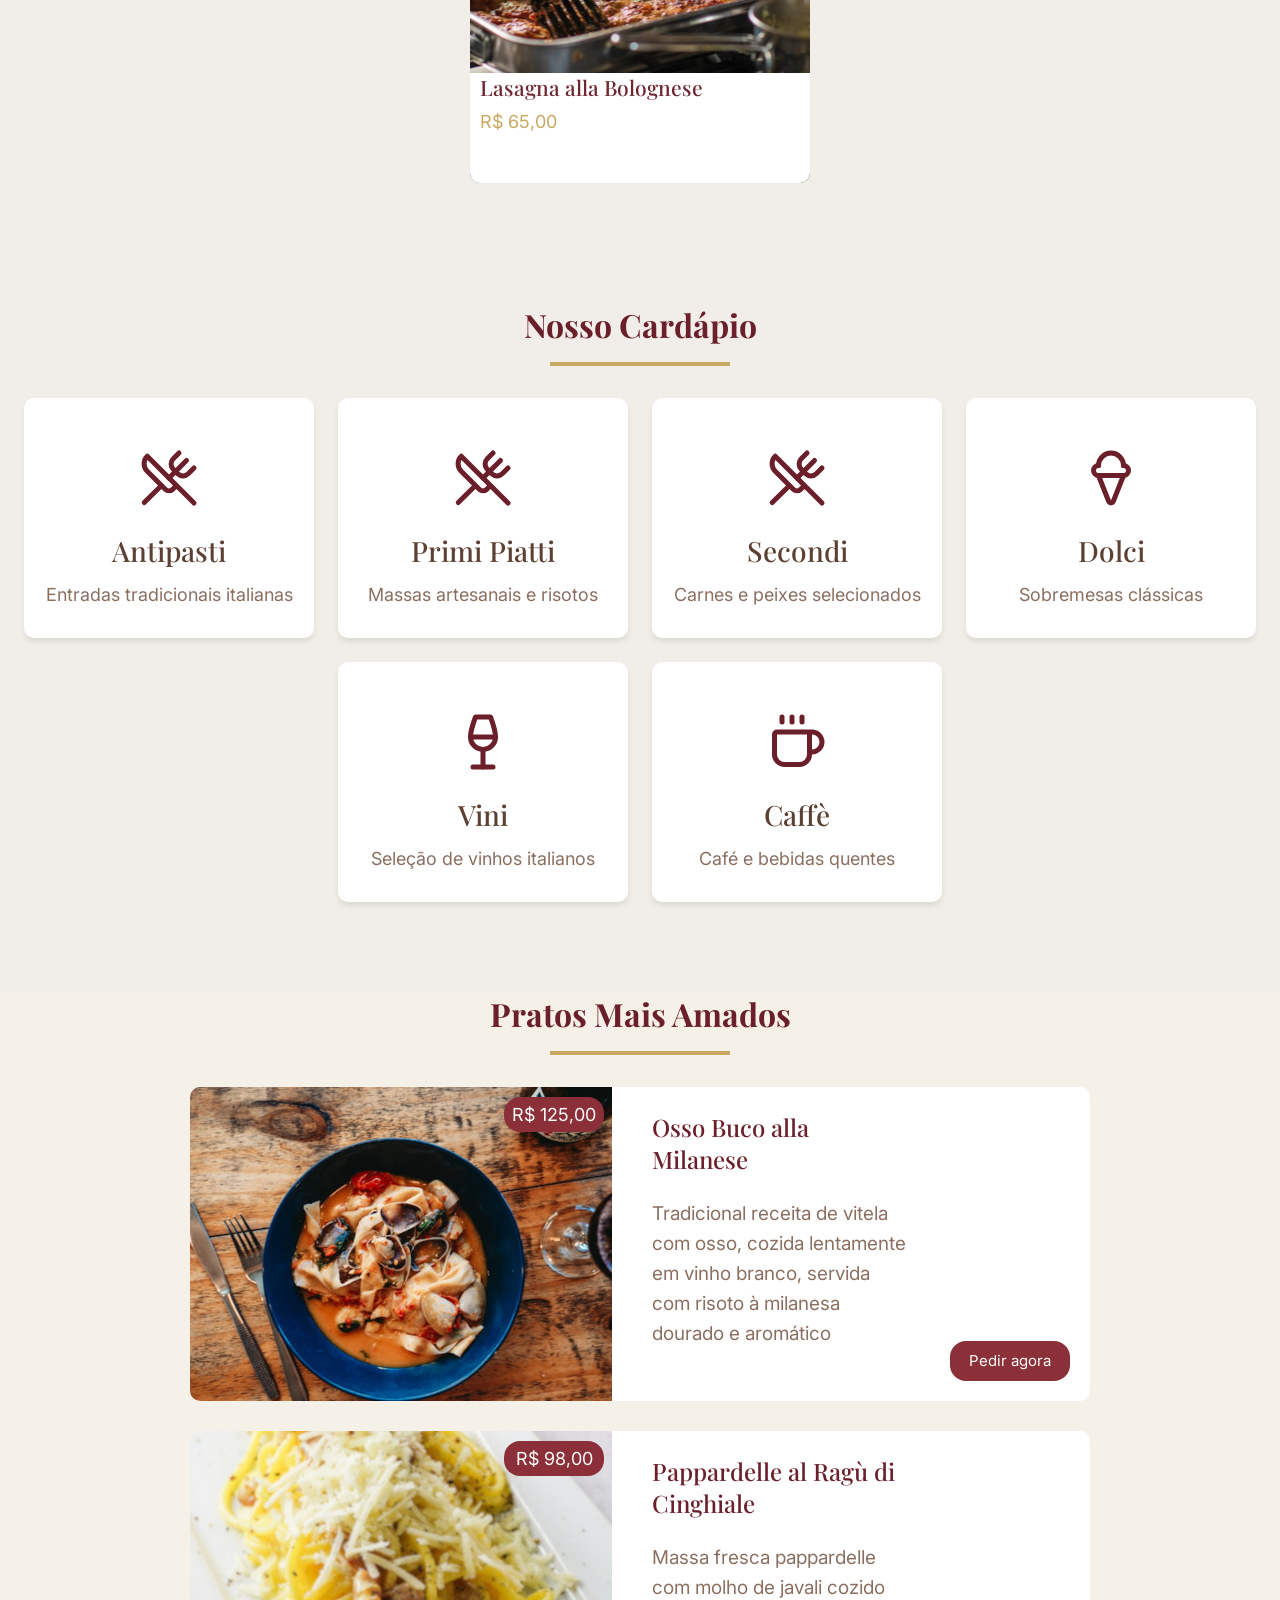
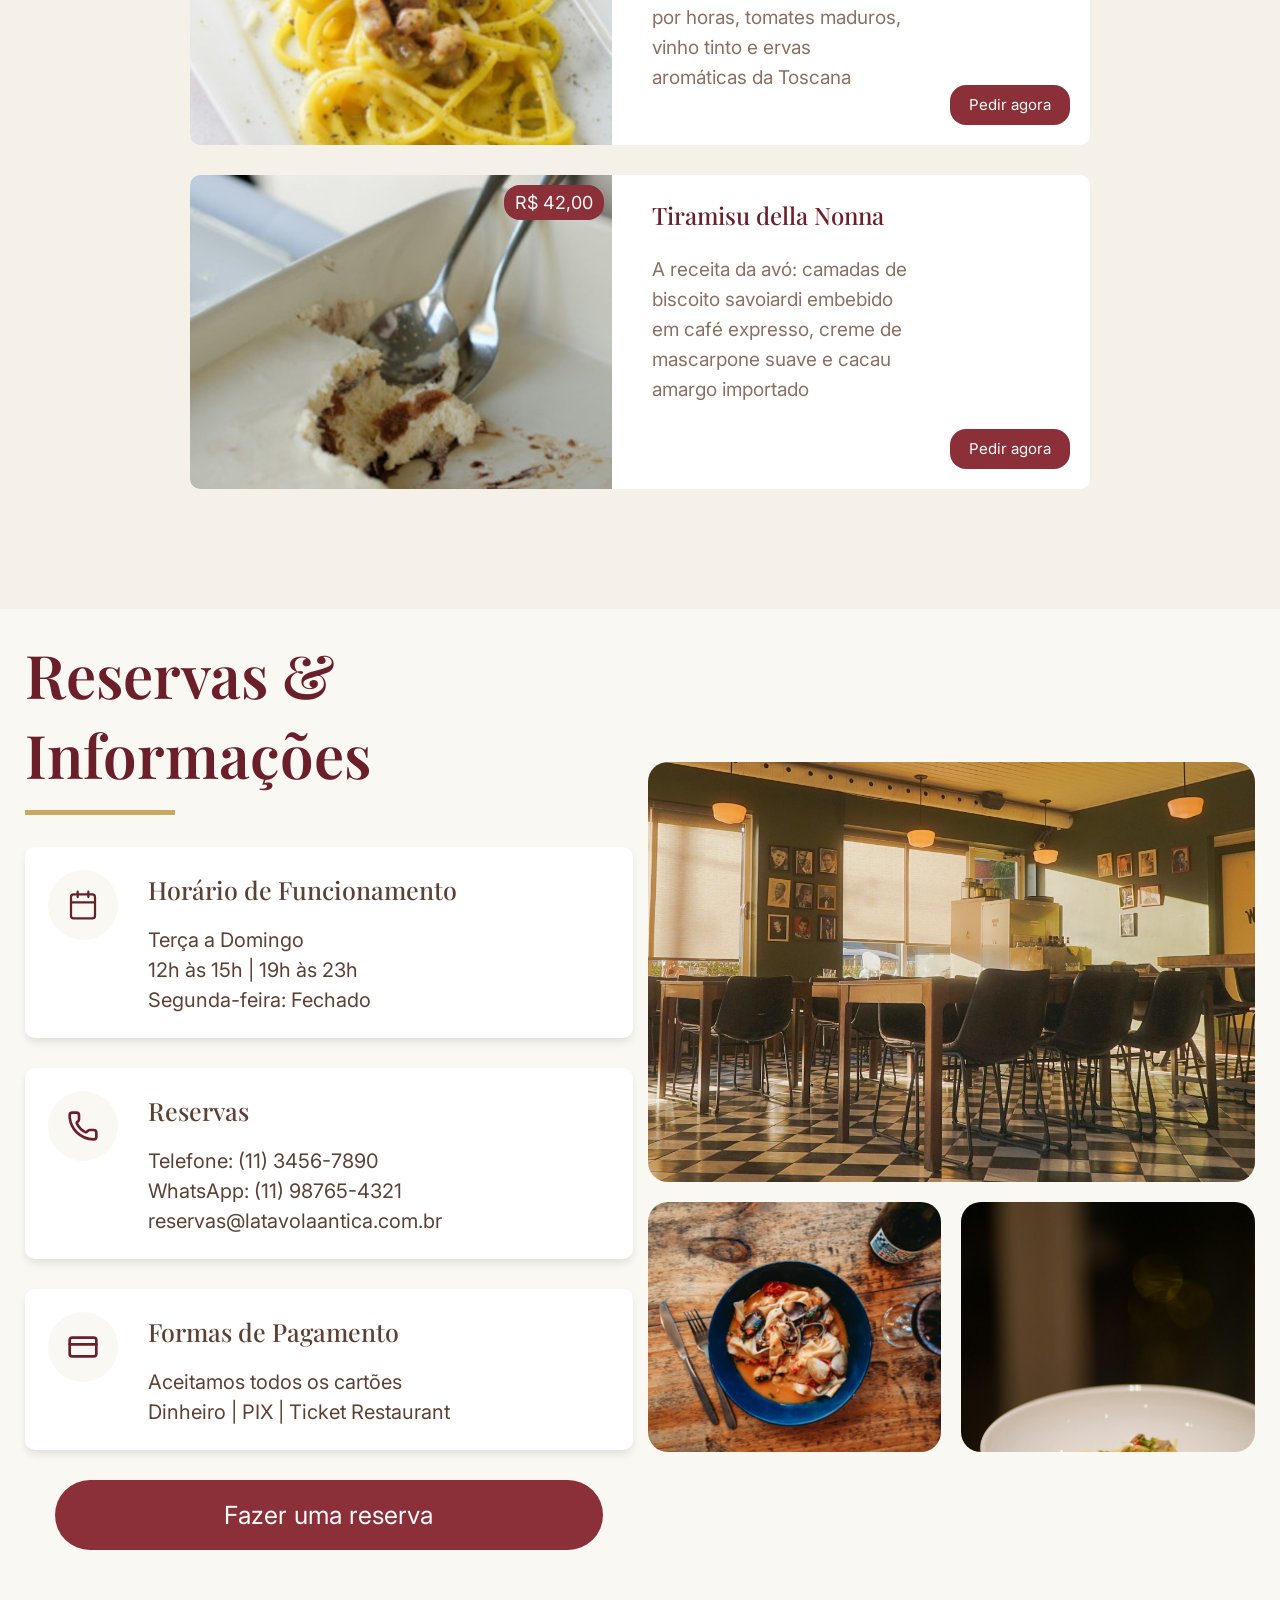
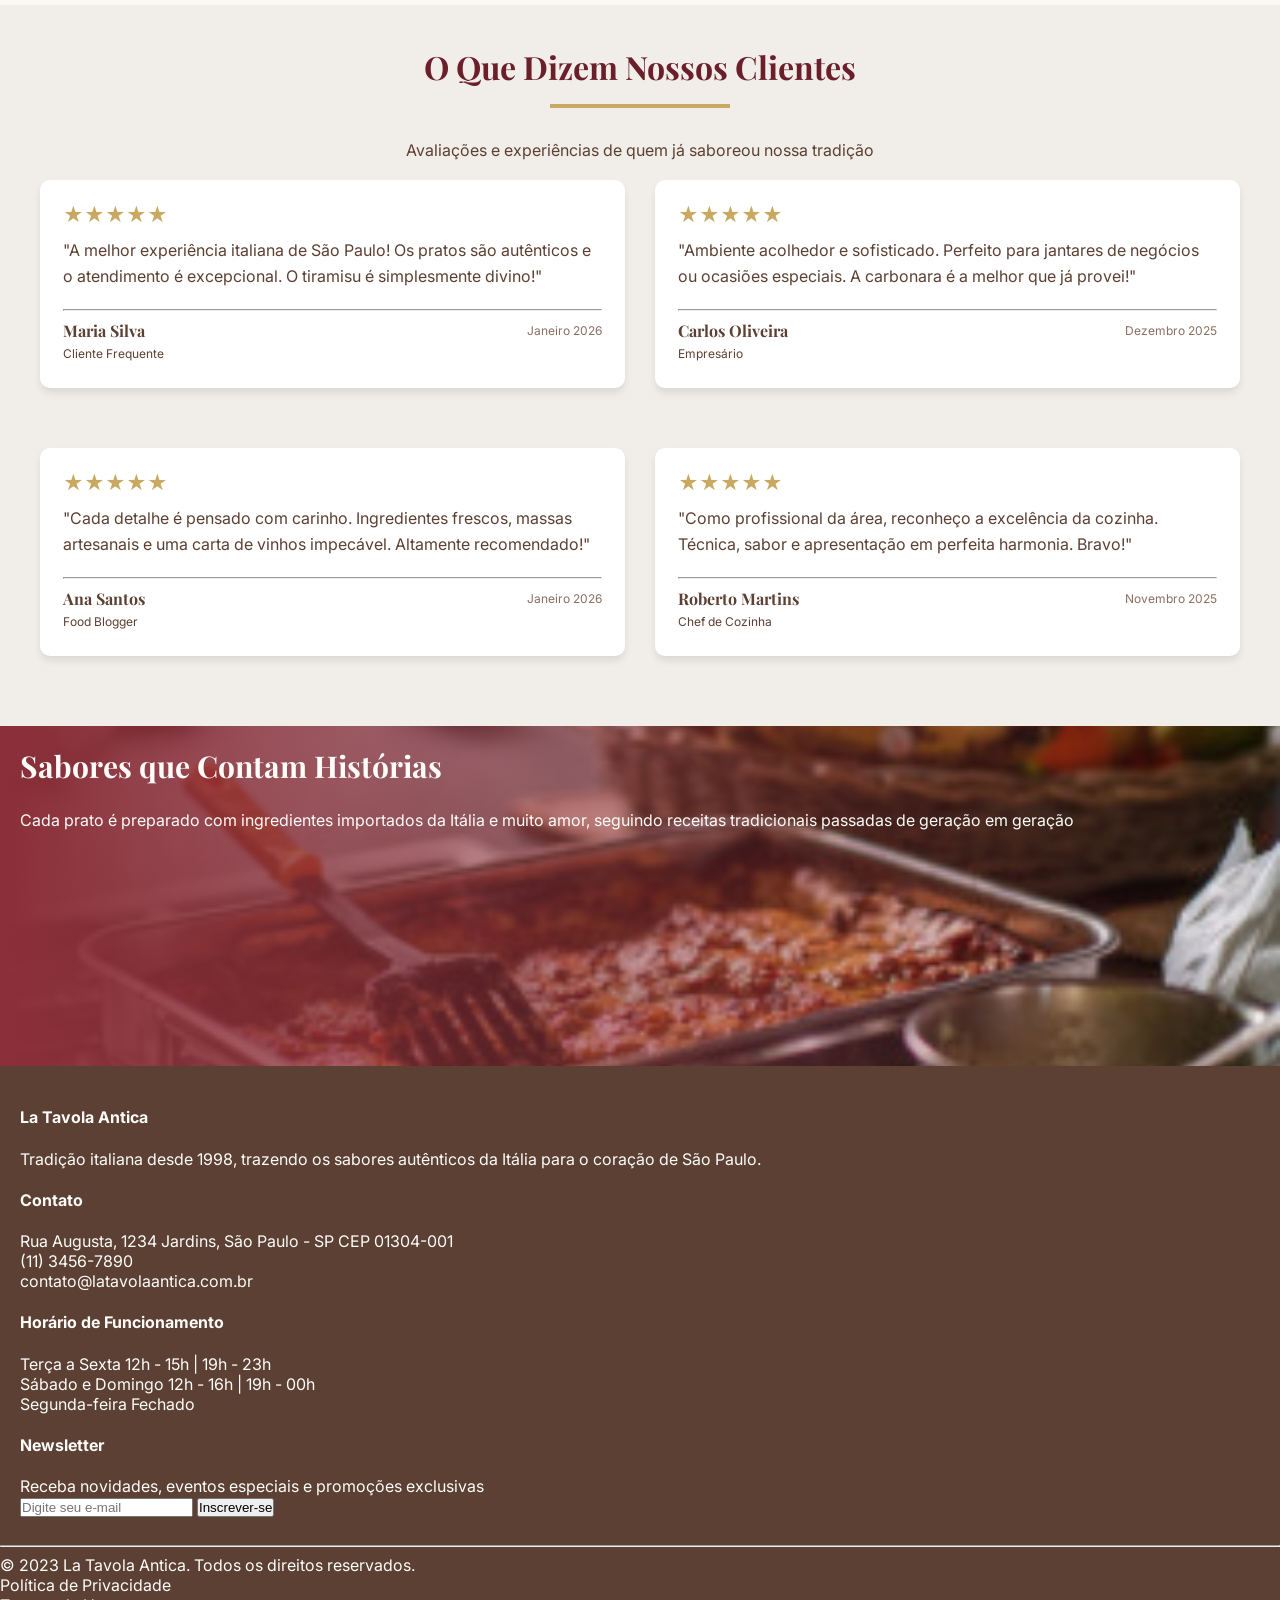
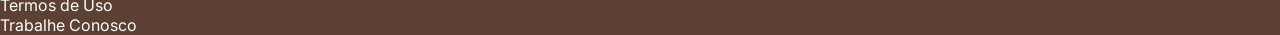
==== commit d9f8bf4c: "Cria estilo para a imagem inicial do footer no mobile" ====
--- a/la-tavola-antica/index.html
+++ b/la-tavola-antica/index.html
@@ -618,15 +618,16 @@
     </section>
 
     <!-- Rodapé -->
-    <footer>
-      <header>
-        <img src="#" alt="" />
+    <footer class="impotant-informations">
+      <header class="footer-header">
         <h3>Sabores que Contam Histórias</h3>
         <p>
           Cada prato é preparado com ingredientes importados da Itália e muito
           amor, seguindo receitas tradicionais passadas de geração em geração
         </p>
       </header>
+
+      <section class="footer-content">
 
       <section class="footer-introduction">
         <h4>La Tavola Antica</h4>
@@ -670,10 +671,15 @@
         </form>
       </section>
 
+      </section>
+
       <footer>
         <hr />
         <p>&copy; 2023 La Tavola Antica. Todos os direitos reservados.</p>
+        <p>Política de Privacidade</p>
+        <p>Termos de Uso</p>
+        <p>Trabalhe Conosco</p>
       </footer>
     </footer>
   </body>
-</html
+</html>
